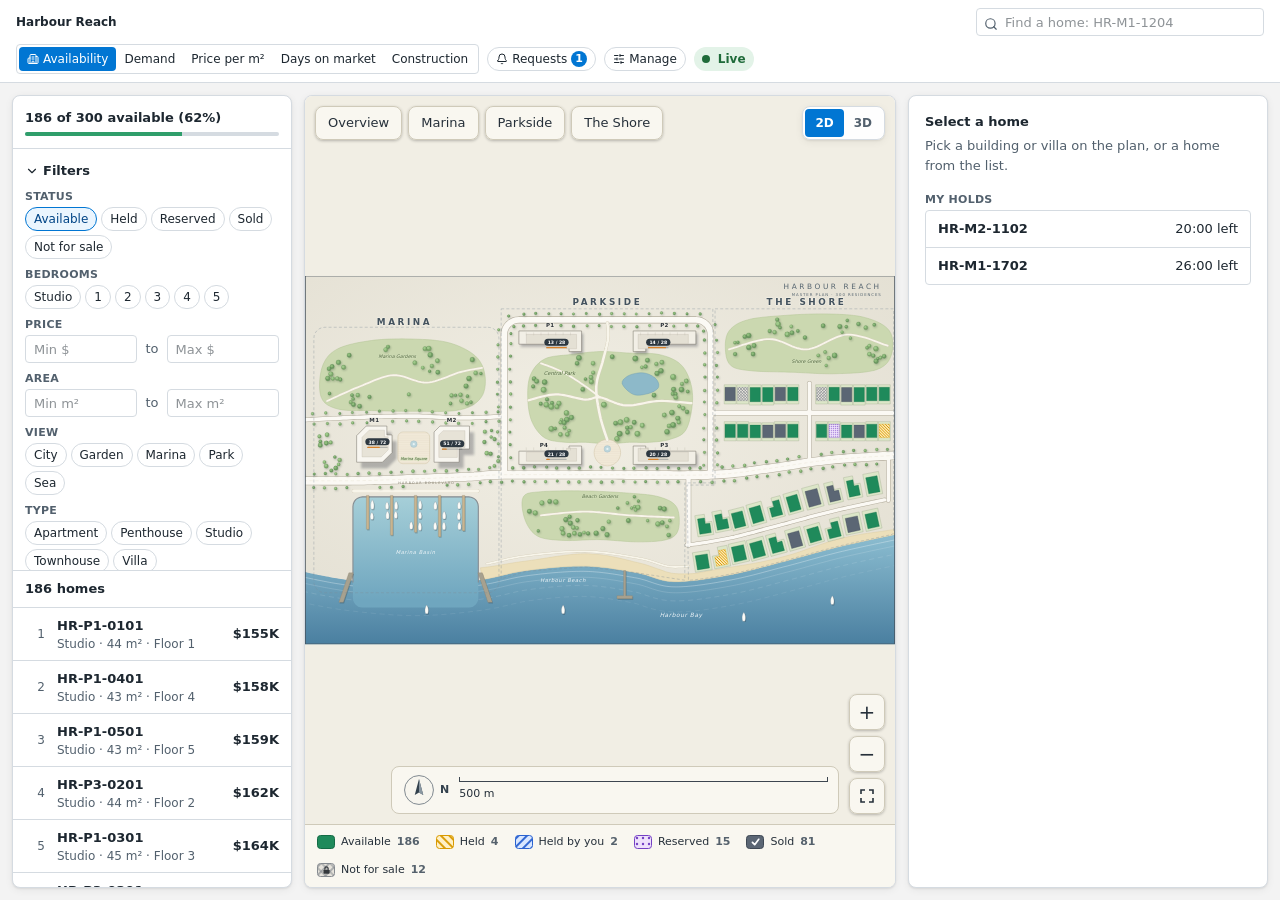
==== index.html @ e797c204 "Publish build f78ccd2 (interim: site look, balanced 3D home)" ====
<!doctype html>
<html lang="en">
  <head>
    <meta charset="UTF-8" />
    <meta http-equiv="Content-Security-Policy" content="default-src 'self'; connect-src 'self' https://*.my.salesforce-sites.com; img-src 'self' data:; style-src 'self' 'unsafe-inline'" />
    <meta name="viewport" content="width=device-width, initial-scale=1" />
    <link rel="icon" href="data:," />
    <title>Harbour Reach master plan</title>
    <script type="module" crossorigin src="./assets/index-C9nMciOB.js"></script>
    <link rel="stylesheet" crossorigin href="./assets/index-C33gfQ51.css">
  </head>
  <body>
    <div id="root"></div>
  </body>
</html>
---- assets/index-C33gfQ51.css ----
.guest-root{--g-brand: #07566d;position:relative;display:flex;flex-direction:column;flex:1;height:100%;min-height:0;min-width:0;background:#eef3f5;color:#1d2730;font-size:16px;line-height:1.35;overflow:hidden;touch-action:manipulation}.guest-root button,.guest-root input,.guest-root textarea{font:inherit}.g-top{display:flex;align-items:center;justify-content:space-between;gap:12px;padding:10px 16px;background:#fff;border-bottom:1px solid #d5dbe1}.g-title{min-width:0}.g-brand{margin:0;font-size:22px;font-weight:700;color:var(--g-brand);line-height:1.1}.g-sub{margin:2px 0 0;font-size:14px;color:#52606d}.g-count{margin:0;text-align:right;font-size:14px;color:#52606d;white-space:nowrap}.g-count b{display:block;font-size:26px;line-height:1;color:#1f6b3a}.g-offline{margin:0;padding:8px 16px;background:#fdf1d6;color:#6b3a00;font-size:14px;font-weight:600}.g-filter-toggle{display:inline-flex;align-items:center;justify-content:center;gap:8px;min-height:44px;margin:8px 16px 0;padding:0 18px;align-self:flex-start;border-radius:999px;border:2px solid #b6c0c9;background:#fff;color:#1d2730;font-weight:600;cursor:pointer}.g-filter-toggle[aria-expanded=true]{border-color:var(--g-brand);color:var(--g-brand)}.g-filters{display:flex;flex-wrap:wrap;align-items:center;gap:8px 20px;padding:8px 16px 10px;background:#fff;border-bottom:1px solid #d5dbe1}#guest-filter-panel[hidden]{display:none}#guest-filter-panel{max-height:52%;overflow-y:auto;flex:none}.g-group{display:flex;flex-wrap:wrap;align-items:center;gap:6px 8px}.g-glabel{font-size:14px;font-weight:700;color:#52606d;min-width:74px}.g-chip{min-height:44px;padding:0 16px;border-radius:999px;border:2px solid #b6c0c9;background:#fff;color:#1d2730;font-weight:600;cursor:pointer;white-space:nowrap}.g-chip[aria-pressed=true]{background:var(--g-brand);border-color:var(--g-brand);color:#fff}.g-chip.g-clear{border-color:transparent;background:#eef3f5;color:var(--g-brand)}.g-chip:focus-visible,.g-btn:focus-visible,.g-filter-toggle:focus-visible,.g-field input:focus-visible,.g-field textarea:focus-visible,.g-consent input:focus-visible{outline:3px solid #1b5fd1;outline-offset:2px}.g-main{position:relative;display:flex;flex-direction:column;flex:1;min-height:0;gap:8px;padding:8px}.g-main[data-wide=true]{flex-direction:row;gap:12px;padding:12px}.g-plan{position:relative;flex:1;min-width:0;min-height:0;overflow:hidden;background:#fff;border-radius:12px;box-shadow:0 1px 4px #0000001f}.g-empty{position:absolute;left:50%;top:12px;transform:translate(-50%);width:max-content;max-width:calc(100% - 24px);padding:10px 18px;border-radius:999px;background:#fdf1d6;color:#6b3a00;font-weight:700;box-shadow:0 2px 8px #0000002e;z-index:5;text-align:center}.g-card{flex:none;display:flex;flex-direction:column;gap:10px;padding:14px 16px 16px;max-height:58%;overflow-y:auto;background:#fff;border-radius:12px;box-shadow:0 1px 4px #0000001f;overscroll-behavior:contain}.g-card[data-wide=true]{width:400px;max-height:none}.g-card[data-form=true][data-wide=false]{position:absolute;inset:8px;z-index:20;max-height:none}.g-card-head{display:flex;align-items:flex-start;justify-content:space-between;gap:12px}.g-card h2{margin:0;font-size:20px;line-height:1.15}.g-card h3{margin:4px 0 0;font-size:17px}.g-code{margin:2px 0 0;font-size:14px;color:#52606d}.g-price{margin:0;font-size:30px;font-weight:700;line-height:1}.g-asof{margin:-4px 0 0;font-size:13px;color:#52606d}.g-facts{display:grid;grid-template-columns:repeat(3,1fr);gap:8px 12px;margin:0}.g-facts dt{font-size:13px;color:#52606d}.g-facts dd{margin:0;font-weight:700;overflow-wrap:anywhere}.g-badge{display:inline-flex;align-self:flex-start;padding:4px 14px;border-radius:999px;font-size:14px;font-weight:700}.g-badge.ok{background:#e3f3e8;color:#1f6b3a}.g-gone{padding:12px 14px;border-radius:12px;background:#fdf1d6;color:#6b3a00}.g-similar{display:flex;flex-direction:column;gap:6px;margin:0;padding:0;list-style:none}.g-similar .g-btn{width:100%;justify-content:space-between}.g-actions{display:flex;flex-wrap:wrap;gap:8px}.g-btn{display:inline-flex;align-items:center;justify-content:center;gap:8px;min-height:44px;min-width:44px;padding:0 18px;border-radius:999px;border:2px solid #b6c0c9;background:#fff;color:#1d2730;font-weight:700;cursor:pointer}.g-btn:active{background:#e7edf1}.g-btn.primary{background:var(--g-brand);border-color:var(--g-brand);color:#fff}.g-btn.primary:active{background:#054152}.g-btn:disabled{opacity:.7;cursor:default}.g-btn.g-icon{padding:0;flex:none}.g-thanks{margin:0;padding:12px 14px;border-radius:12px;background:#e3f3e8;color:#1f6b3a;font-weight:600}.g-shared{margin:0;font-size:14px;color:#52606d;overflow-wrap:anywhere}.g-form{display:flex;flex-direction:column;gap:10px;padding-top:4px;border-top:1px solid #d5dbe1}.g-field{display:flex;flex-direction:column;gap:4px}.g-field label{font-size:14px;font-weight:600}.g-field input,.g-field textarea{min-height:44px;padding:8px 12px;border-radius:8px;border:2px solid #b6c0c9;background:#fff;color:inherit;width:100%;box-sizing:border-box;font-size:16px}.g-field input[aria-invalid=true],.g-field textarea[aria-invalid=true]{border-color:#b3261e}.g-hint{margin:-4px 0 0;font-size:13px;color:#52606d}.g-err{margin:0;font-size:14px;font-weight:600;color:#b3261e}.g-hp{position:absolute;left:-9999px;width:1px;height:1px;opacity:0;pointer-events:none}.g-consent{display:flex;align-items:flex-start;gap:10px;min-height:44px;font-size:14px;cursor:pointer}.g-consent input{flex:none;width:24px;height:24px;margin:10px 0 0}.g-consent span{padding:10px 0}.g-send{align-self:stretch}.guest-root .plan-chip,.guest-root .plan-btn,.guest-root .plan-back{min-height:44px;min-width:44px;font-size:16px;padding:0 14px}.guest-root .plan-ctl .plan-btn{width:44px;height:44px;padding:0;font-size:24px}.guest-root .plan-legend-item{min-height:32px;font-size:14px;padding:4px 10px;pointer-events:none}.guest-root .plan-back kbd{display:none}.guest-root .plan-view-sw{inset:auto auto 52px 8px;padding:3px}.guest-root .plan-view-sw button{min-height:44px;min-width:56px;font-size:16px}.guest-root [data-testid=plan-3d-notice]{inset:auto 8px 108px;font-size:14px}@media(min-width:900px){.g-brand{font-size:28px}.g-top{padding:12px 24px}.g-filters{padding:8px 24px 10px}#guest-filter-panel{max-height:none}}.kiosk-root{--k-text: clamp(20px, 1.5vw, 28px);--k-small: clamp(18px, 1.2vw, 22px);--k-target: clamp(56px, 4.2vw, 76px);--k-brand: #07566d;position:relative;display:flex;flex-direction:column;height:100%;min-height:0;background:#eef3f5;color:#1d2730;font-size:var(--k-text);line-height:1.3;user-select:none;-webkit-user-select:none;touch-action:manipulation}.kiosk-root button{font:inherit}.k-top{display:flex;align-items:center;justify-content:space-between;gap:24px;padding:14px 132px 14px 28px;background:#fff;border-bottom:1px solid #d5dbe1}.k-brand{font-size:clamp(26px,2.2vw,40px);font-weight:700;color:var(--k-brand);margin:0;line-height:1.1}.k-sub{margin:2px 0 0;font-size:var(--k-small);color:#52606d}.k-count{margin:0;text-align:right;font-size:var(--k-small);color:#52606d}.k-count b{display:block;font-size:clamp(30px,2.6vw,48px);line-height:1;color:#1f6b3a}.k-main{display:flex;flex:1;min-height:0;gap:14px;padding:14px}.k-main.k-stack{flex-direction:column}.k-plan{position:relative;flex:1;min-width:0;min-height:0;overflow:hidden;background:#fff;border-radius:12px;box-shadow:0 1px 4px #0000001f}.k-card{flex:none;display:flex;flex-direction:column;gap:14px;padding:20px 22px;width:clamp(360px,27vw,520px);overflow-y:auto;background:#fff;border-radius:12px;box-shadow:0 1px 4px #0000001f}.k-stack .k-card{width:auto;max-height:46%}.k-card-head{display:flex;align-items:flex-start;justify-content:space-between;gap:12px}.k-card h2{margin:0;font-size:clamp(24px,1.9vw,34px);line-height:1.15}.k-code{margin:2px 0 0;font-size:var(--k-small);color:#52606d}.k-price{font-size:clamp(34px,3vw,54px);font-weight:700;line-height:1;margin:0;color:#1d2730}.k-facts{display:grid;grid-template-columns:repeat(3,1fr);gap:12px 16px;margin:0}.k-facts dt{font-size:var(--k-small);color:#52606d}.k-facts dd{margin:0;font-weight:700}.k-badge{display:inline-flex;align-items:center;gap:8px;align-self:flex-start;padding:6px 16px;border-radius:999px;font-size:var(--k-small);font-weight:700}.k-badge.ok{background:#e3f3e8;color:#1f6b3a}.k-badge.no{background:#e8ebee;color:#3f4955}.k-btn{display:inline-flex;align-items:center;justify-content:center;gap:10px;min-height:var(--k-target);min-width:var(--k-target);padding:0 28px;border-radius:999px;border:2px solid #b6c0c9;background:#fff;color:#1d2730;font-weight:700;cursor:pointer}.k-btn:active{background:#e7edf1}.k-btn.primary{background:#07566d;border-color:#07566d;color:#fff}.k-btn.primary:active{background:#054152}.k-btn:disabled{opacity:.7;cursor:default}.k-btn:focus-visible,.k-chip:focus-visible{outline:3px solid #1b5fd1;outline-offset:2px}.k-thanks{margin:0;padding:16px 18px;border-radius:12px;background:#e3f3e8;color:#1f6b3a;font-weight:600}.k-oops{margin:0;padding:16px 18px;border-radius:12px;background:#fdf1d6;color:#6b3a00;font-weight:600}.k-bar{display:flex;flex-wrap:wrap;align-items:center;gap:8px 22px;padding:10px 16px 12px;background:#fff;border-top:1px solid #d5dbe1}.k-group{display:flex;flex-wrap:wrap;align-items:center;gap:8px}.k-glabel{font-size:var(--k-small);font-weight:700;color:#52606d;margin-right:2px}.k-chip{min-height:var(--k-target);padding:0 clamp(14px,1.1vw,22px);border-radius:999px;border:2px solid #b6c0c9;background:#fff;color:#1d2730;font-size:var(--k-text);font-weight:600;cursor:pointer;white-space:nowrap}.k-chip[aria-pressed=true]{background:#07566d;border-color:#07566d;color:#fff}.k-chip.clear{border-color:transparent;background:#eef3f5;color:#07566d;margin-left:auto}.k-empty{position:absolute;left:50%;top:18px;transform:translate(-50%);padding:12px 22px;border-radius:999px;background:#fdf1d6;color:#6b3a00;font-weight:700;box-shadow:0 2px 8px #0000002e;z-index:5}.k-attract{position:absolute;inset:0;z-index:40;display:flex;flex-direction:column;align-items:center;justify-content:flex-end;gap:14px;padding-bottom:6vh;cursor:pointer;border:0;background:linear-gradient(to top,#073240f5,#073240cc,#07324000 70%);color:#fff;width:100%}.k-attract h2{margin:0;font-size:clamp(40px,4.4vw,84px);line-height:1.05;text-align:center}.k-attract p{margin:0;font-size:clamp(22px,1.9vw,36px);text-align:center;opacity:.95}.k-attract .k-cta{margin-top:10px;padding:18px 56px;border-radius:999px;background:#fff;color:#07566d;font-size:clamp(28px,2.6vw,48px);font-weight:800;animation:k-pulse 2.2s ease-in-out infinite}@keyframes k-pulse{0%,to{transform:scale(1);box-shadow:0 0 #ffffff8c}50%{transform:scale(1.04);box-shadow:0 0 0 22px #fff0}}@media(prefers-reduced-motion:reduce){.k-attract .k-cta{animation:none}}.k-rest{position:absolute;inset:0;z-index:60;display:grid;place-items:center;text-align:center;padding:40px;background:#07566d;color:#fff}.k-rest h2{margin:0 0 12px;font-size:clamp(36px,3.4vw,64px)}.k-rest p{margin:0;font-size:clamp(24px,2vw,38px)}.kiosk-root .plan-chip,.kiosk-root .plan-btn,.kiosk-root .plan-back{min-height:56px;min-width:56px;font-size:20px;padding:0 20px}.kiosk-root .plan-ctl .plan-btn{width:56px;height:56px;padding:0;font-size:30px}.kiosk-root .plan-legend-item{min-height:44px;font-size:20px;padding:6px 14px;pointer-events:none}.kiosk-root .plan-legend{gap:8px}.kiosk-root .plan-legend-item b{font-size:20px}.kiosk-root .plan-back kbd{display:none}.k-bar[data-hidden=true]{visibility:hidden}.kiosk-root .plan-view-sw{top:12px;right:12px;padding:4px}.kiosk-root .plan-view-sw button{min-height:56px;min-width:84px;font-size:24px}.kiosk-root [data-testid=plan-3d-notice]{top:88px;font-size:20px}.k-qr{position:absolute;right:28px;bottom:28px;display:flex;flex-direction:column;align-items:center;gap:8px;padding:12px 12px 10px;border-radius:16px;background:#fff;color:#07566d;font-size:var(--k-small);font-weight:700;box-shadow:0 2px 12px #0000004d}.k-qr img{display:block;width:clamp(176px,11vw,240px);height:auto;aspect-ratio:1}.plan-root{--plan-ink: #10202e;--plan-sel: #0a1a2a;--plan-cmp: #c2185b;--plan-focus: #0a6fe0;--plan-glow: #ffb400;--plan-panel: rgba(250, 248, 242, .94);--plan-line: #cfcab9;--plan-text: #26303a;position:relative;width:100%;height:100%;min-height:240px;overflow:hidden;background:#f1eee4;display:flex;flex-direction:column;font-family:Segoe UI,system-ui,Helvetica,Arial,sans-serif;color:var(--plan-text);container-type:inline-size;user-select:none;-webkit-user-select:none}.plan-level-building{background:#f4f2ea}.plan-bar{flex:none;padding:10px 10px 0}.plan-stage{position:relative;flex:1 1 0;min-height:0;overflow:hidden}.plan-svg{position:absolute;inset:0;width:100%;height:100%;display:block;touch-action:none;outline:none;cursor:grab}.plan-svg.is-panning{cursor:grabbing}.plan-static .plan-svg{pointer-events:none;cursor:default}.plan-svg text{font-family:inherit;user-select:none}.scene{animation:plan-in .28s ease-out}@keyframes plan-in{0%{opacity:0}to{opacity:1}}.unit,.bld{outline:none;cursor:pointer}.unit .hit{fill:transparent;stroke:transparent;stroke-width:8;stroke-linejoin:round;pointer-events:all}.hit-pad{fill:transparent;stroke:none;pointer-events:all;width:calc(max(var(--w),var(--min) * var(--upp))*1px);height:calc(max(var(--h),var(--min) * var(--upp))*1px);x:calc((var(--cx) - max(var(--w),var(--min) * var(--upp)) / 2) * 1px);y:calc((var(--cy) - max(var(--h),var(--min) * var(--upp)) / 2) * 1px)}.plot .lot{fill:#dce6c8;stroke:#98a285;stroke-width:.9;stroke-linejoin:round}.plot .body{stroke-width:.9;stroke-linejoin:round;transition:transform .12s;transform-box:fill-box;transform-origin:center}.plot:hover .body{transform:scale(1.12)}.plot:hover .lot{fill:#cfdcb6}.cell .body{stroke-width:.8}.cell:hover .body{stroke:var(--plan-ink);stroke-width:1.4}.cell text{font-weight:700;pointer-events:none}.cell .sub{font-weight:600}.cell .badge{font-weight:800}.unit[data-dim] .lot,.unit[data-dim] .body,.unit[data-dim] .cell-ink{opacity:.25}.unit:focus-visible .body,.unit:focus-visible .lot{stroke:var(--plan-focus);stroke-width:3}.cell:focus-visible .body{stroke:var(--plan-focus);stroke-width:2.6}.unit:focus-visible{filter:drop-shadow(0 0 3px var(--plan-focus))}.bld .bld-body{stroke-width:1.3;stroke-linejoin:round;transition:fill .15s}.bld:hover .bld-body{fill:#fff;stroke:var(--plan-ink);stroke-width:2}.bld:focus-visible .bld-body{stroke:var(--plan-focus);stroke-width:3.5}.bld:focus-visible{filter:drop-shadow(0 0 4px var(--plan-focus))}.sel-ring{fill:none;stroke:var(--plan-sel);stroke-width:2.6;stroke-linejoin:round;pointer-events:none;paint-order:stroke}.plot .sel-ring{stroke-width:3;filter:drop-shadow(0 0 2px #fff)}.cmp-ring{fill:none;stroke:var(--plan-cmp);stroke-width:2.2;stroke-dasharray:5 3;stroke-linejoin:round;pointer-events:none}.glow-ring{fill:none;stroke:var(--plan-glow);stroke-width:3;stroke-linejoin:round;pointer-events:none;animation:plan-glow 1.4s ease-in-out infinite}@keyframes plan-glow{0%,to{stroke-opacity:1;stroke-width:2.4}50%{stroke-opacity:.35;stroke-width:5}}.flash-ring{fill:none;stroke:var(--plan-glow);stroke-width:3;pointer-events:none;transform-box:fill-box;transform-origin:center;animation:plan-flash .9s ease-out forwards}@keyframes plan-flash{0%{transform:scale(1);opacity:1}to{transform:scale(1.9);opacity:0}}.ghost{pointer-events:none;animation:plan-ghost .8s ease-out forwards}@keyframes plan-ghost{0%{opacity:1}to{opacity:0}}.rank circle{fill:#10202e;stroke:#fff;stroke-width:1.2}.rank text{fill:#fff;font-weight:800;text-anchor:middle}.plan-top{position:absolute;top:10px;left:10px;right:10px;display:flex;justify-content:flex-start;pointer-events:none}.plan-top>*{pointer-events:auto}.plan-zones{display:flex;gap:6px;flex-wrap:wrap}.plan-chip,.plan-btn{font:inherit;font-size:13px;color:var(--plan-text);background:var(--plan-panel);border:1px solid var(--plan-line);border-radius:8px;padding:6px 12px;cursor:pointer;box-shadow:0 1px 3px #00000040;user-select:none}.plan-chip:hover,.plan-btn:hover,.plan-legend-item:hover{background:#fff;border-color:#8a96a0}.plan-chip:focus-visible,.plan-btn:focus-visible,.plan-legend-item:focus-visible{outline:2px solid var(--plan-focus);outline-offset:2px}.plan-back{display:inline-flex;gap:8px;align-items:center;font-weight:600}.plan-back kbd{font:inherit;font-size:11px;padding:0 5px;border:1px solid var(--plan-line);border-radius:4px;color:#55616c}.plan-ctl{position:absolute;right:10px;bottom:10px;display:flex;flex-direction:column;gap:6px}.plan-ctl .plan-btn{width:36px;height:36px;padding:0;font-size:20px;line-height:1;display:grid;place-items:center}.plan-furniture{position:absolute;right:56px;bottom:10px;display:flex;align-items:center;gap:10px;padding:6px 10px;background:var(--plan-panel);border-radius:8px;border:1px solid var(--plan-line);pointer-events:none;font-size:11px}.plan-n{margin-left:-6px;font-weight:700;color:#33414d}.plan-scale{display:flex;flex-direction:column;gap:2px}.plan-scale-bar{height:5px;border:1px solid #3d4650;border-top:0;width:80px}.plan-legend{flex:none;display:flex;flex-wrap:wrap;gap:2px 4px;padding:5px 8px;background:var(--plan-panel);border-top:1px solid var(--plan-line)}.plan-legend-item{display:inline-flex;align-items:center;gap:6px;font:inherit;font-size:12px;color:var(--plan-text);background:transparent;border:1px solid transparent;border-radius:6px;padding:3px 7px;cursor:pointer}.plan-legend-item b{font-weight:700;color:#55616c;font-variant-numeric:tabular-nums}.plan-tip{position:absolute;left:0;top:0;pointer-events:none;background:#1e2a35;color:#fff;font-size:12px;padding:4px 8px;border-radius:6px;white-space:nowrap;box-shadow:0 2px 6px #00000059;z-index:3}.plan-tip[hidden]{display:none}@container (max-width: 700px){.plan-legend{padding:4px 6px}.plan-legend-item{padding:2px 5px;font-size:11px}}@container (max-width: 520px){.plan-chip{padding:5px 9px;font-size:12px}.plan-furniture{display:none}}@media(prefers-reduced-motion:reduce){.scene,.glow-ring,.flash-ring,.ghost{animation:none}.glow-ring{stroke-opacity:1}.flash-ring,.ghost{display:none}.plot .body{transition:none}}.wb-root{flex:1 1 0;min-height:0;container-type:size;background:#0d1923;color:#f3f6f8}.wb-frame{--u: max(8px, min(100cqw / 96, 100cqh / 54));--ink: #f3f6f8;--dim: #a9bccb;--panel: #152a3b;--edge: #25405a;--available: #46d79b;--held: #f5be4e;--reserved: #c4a3f7;--sold: #aab6c2;width:100%;height:100%;box-sizing:border-box;display:flex;flex-direction:column;gap:calc(var(--u) * .9);padding:calc(var(--u) * 1) calc(var(--u) * 1.3) calc(var(--u) * 1.1);font-size:calc(var(--u) * 1.1);line-height:1.25}.wb-frame h1,.wb-frame h2,.wb-frame p,.wb-frame ul{margin:0;padding:0}.wb-frame ul{list-style:none}.wb-head{display:flex;align-items:center;justify-content:space-between}.wb-head h1{font-size:calc(var(--u) * 1.9);font-weight:600;letter-spacing:.01em}.wb-head h1 span{margin-left:calc(var(--u) * .8);font-size:calc(var(--u) * 1.3);font-weight:400;color:var(--dim)}.wb-live{display:flex;align-items:center;gap:calc(var(--u) * .6);font-size:calc(var(--u) * 1.3);color:var(--dim)}.wb-live i{width:calc(var(--u) * .7);height:calc(var(--u) * .7);border-radius:50%;background:var(--available);animation:wb-pulse 2.4s ease-in-out infinite}.wb-live b{margin-left:calc(var(--u) * .8);font-size:calc(var(--u) * 1.9);font-weight:600;color:var(--ink)}.wb-live.wb-off{color:var(--held)}.wb-live.wb-off i{background:var(--held);animation:none}.wb-kpis{display:grid;grid-template-columns:repeat(4,1fr);gap:calc(var(--u) * .9)}.wb-kpi{background:var(--panel);border:1px solid var(--edge);border-top:calc(var(--u) * .3) solid var(--accent, var(--edge));border-radius:calc(var(--u) * .5);padding:calc(var(--u) * .7) calc(var(--u) * 1.1) calc(var(--u) * .6);min-width:0}.wb-available{--accent: var(--available)}.wb-held{--accent: var(--held)}.wb-reserved{--accent: var(--reserved)}.wb-value{--accent: var(--ink)}.wb-kpi-label{font-size:calc(var(--u) * 1.2);font-weight:600;letter-spacing:.08em;text-transform:uppercase;color:var(--dim)}.wb-kpi-value{font-size:calc(var(--u) * 5.6);font-weight:700;line-height:1.05;color:var(--accent);white-space:nowrap}.wb-kpi-sub{font-size:calc(var(--u) * 1.1);color:var(--dim);white-space:nowrap;overflow:hidden;text-overflow:ellipsis}.wb-main{flex:1 1 0;min-height:0;display:flex;gap:calc(var(--u) * .9)}.wb-plan{flex:1 1 0;min-width:0;position:relative;overflow:hidden;border-radius:calc(var(--u) * .5);border:1px solid var(--edge);background:#f7f4ec}.wb-side{flex:0 0 31%;min-width:0;display:flex;flex-direction:column;gap:calc(var(--u) * .9)}.wb-panel{background:var(--panel);border:1px solid var(--edge);border-radius:calc(var(--u) * .5);padding:calc(var(--u) * .8) calc(var(--u) * 1.1);min-height:0;overflow:hidden}.wb-panel h2{font-size:calc(var(--u) * 1.3);font-weight:600;letter-spacing:.08em;text-transform:uppercase;color:var(--dim);margin-bottom:calc(var(--u) * .5)}.wb-panel h2 span{margin-left:calc(var(--u) * .5);font-weight:400;letter-spacing:.02em;text-transform:none}.wb-empty{font-size:calc(var(--u) * 1.5);color:var(--dim);padding:calc(var(--u) * .6) 0}.wb-more{font-size:calc(var(--u) * 1.1);color:var(--dim)}.wb-ending{flex:0 0 auto}.wb-ending li{display:flex;align-items:baseline;gap:calc(var(--u) * .8);padding:calc(var(--u) * .25) 0;border-bottom:1px solid var(--edge)}.wb-ending li:last-child{border-bottom:0}.wb-code{font-size:calc(var(--u) * 1.6);font-weight:700}.wb-holder{flex:1;min-width:0;font-size:calc(var(--u) * 1.2);color:var(--dim);white-space:nowrap;overflow:hidden;text-overflow:ellipsis}.wb-left{font-size:calc(var(--u) * 2.2);font-weight:700;color:var(--held)}.wb-urgent .wb-left{color:#ff8f7a}.wb-ticker{flex:1 1 0;display:flex;flex-direction:column}.wb-ticker ul{flex:1;min-height:0;overflow:hidden}.wb-ticker li{display:flex;align-items:baseline;gap:calc(var(--u) * .7);padding:calc(var(--u) * .42) 0;border-bottom:1px solid var(--edge);animation:wb-in .7s ease-out}.wb-dot{flex:0 0 auto;width:calc(var(--u) * .7);height:calc(var(--u) * .7);border-radius:50%;background:var(--sold);align-self:center}.wb-tone-available .wb-dot{background:var(--available)}.wb-tone-held .wb-dot{background:var(--held)}.wb-tone-reserved .wb-dot{background:var(--reserved)}.wb-line{flex:1;min-width:0;font-size:calc(var(--u) * 1.5);overflow-wrap:anywhere}.wb-line b{font-weight:700}.wb-time{flex:0 0 auto;font-size:calc(var(--u) * 1.15);color:var(--dim)}body:has(.wb-root) [aria-live=polite]>div{display:none}@keyframes wb-in{0%{opacity:0;transform:translateY(calc(var(--u) * -.6))}to{opacity:1;transform:none}}@keyframes wb-pulse{0%,to{opacity:1}50%{opacity:.35}}@media(prefers-reduced-motion:reduce){.wb-live i,.wb-ticker li{animation:none}}.wb-plan{display:flex;flex-direction:column}.wb-plan-view{flex:1 1 0;min-height:0;position:relative}.wb-plan-view>*{position:absolute;inset:0}.wb-legend{display:flex;flex-wrap:wrap;gap:calc(var(--u) * .4) calc(var(--u) * 1.6);padding:calc(var(--u) * .6) calc(var(--u) * 1) calc(var(--u) * .6);background:#101f2b;border-top:1px solid var(--edge);font-size:calc(var(--u) * 1.25);color:var(--dim)}.wb-legend li{display:flex;align-items:center;gap:calc(var(--u) * .5)}.wb-legend b{color:var(--ink);font-size:calc(var(--u) * 1.4)}.wb-sw{width:calc(var(--u) * 1.1);height:calc(var(--u) * 1.1);border-radius:3px;background:#1f8a5b;border:1px solid rgb(255 255 255 / .25)}.wb-sw-held{background:repeating-linear-gradient(45deg,#fff0c6 0 3px,#d99a00 3px 5px)}.wb-sw-reserved{background:radial-gradient(#7440c4 1.2px,#eee1fb 1.6px) 0 0 / 5px 5px}.wb-sw-sold{background:#5b6674}.wb-sw-off-sale{background:#e6e3dc}@layer properties{@supports (((-webkit-hyphens:none)) and (not (margin-trim:block))) or ((-moz-orient:inline) and (not (color:rgb(from red r g b)))){*,:before,:after,::backdrop{--tw-rotate-x:initial;--tw-rotate-y:initial;--tw-rotate-z:initial;--tw-skew-x:initial;--tw-skew-y:initial;--tw-divide-y-reverse:0;--tw-border-style:solid;--tw-font-weight:initial;--tw-shadow:0 0 #0000;--tw-shadow-color:initial;--tw-shadow-alpha:100%;--tw-inset-shadow:0 0 #0000;--tw-inset-shadow-color:initial;--tw-inset-shadow-alpha:100%;--tw-ring-color:initial;--tw-ring-shadow:0 0 #0000;--tw-inset-ring-color:initial;--tw-inset-ring-shadow:0 0 #0000;--tw-ring-inset:initial;--tw-ring-offset-width:0px;--tw-ring-offset-color:#fff;--tw-ring-offset-shadow:0 0 #0000;--tw-outline-style:solid;--tw-blur:initial;--tw-brightness:initial;--tw-contrast:initial;--tw-grayscale:initial;--tw-hue-rotate:initial;--tw-invert:initial;--tw-opacity:initial;--tw-saturate:initial;--tw-sepia:initial;--tw-drop-shadow:initial;--tw-drop-shadow-color:initial;--tw-drop-shadow-alpha:100%;--tw-drop-shadow-size:initial;--tw-tracking:initial}}}@layer theme{:root,:host{--font-sans:"Segoe UI", system-ui, -apple-system, Helvetica, Arial, sans-serif;--font-mono:ui-monospace, SFMono-Regular, Menlo, Monaco, Consolas, "Liberation Mono", "Courier New", monospace;--color-black:#000;--color-white:#fff;--spacing:.25rem;--container-sm:24rem;--text-xs:11px;--text-xs--line-height:16px;--text-sm:12px;--text-sm--line-height:16px;--text-base:13px;--text-base--line-height:20px;--text-lg:16px;--text-lg--line-height:24px;--text-xl:20px;--text-xl--line-height:28px;--font-weight-normal:400;--font-weight-medium:500;--font-weight-semibold:600;--font-weight-bold:700;--tracking-wide:.025em;--radius-sm:4px;--radius-md:8px;--animate-spin:spin 1s linear infinite;--default-font-family:var(--font-sans);--default-mono-font-family:var(--font-mono);--color-ink:#1d2730;--color-ink-soft:#52606d;--color-surface:#fff;--color-surface-alt:#f3f5f7;--color-line:#d5dbe1;--color-focus:#1b5fd1;--color-st-available:#2f9e6b;--color-st-held:#e0a21b;--color-warn:#8f4a00;--color-danger:#c0392b;--color-primary:#0176d3;--color-primary-strong:#014486;--color-primary-soft:#eaf5fe;--color-amber-soft:#fdf1d6;--color-danger-soft:#fdecea;--color-ok:#1f6b3a;--color-ok-soft:#e3f3e8;--color-chrome:#f3f3f3;--shadow-pop:0 4px 16px #00000029}}@layer base{*,:after,:before,::backdrop{box-sizing:border-box;border:0 solid;margin:0;padding:0}::file-selector-button{box-sizing:border-box;border:0 solid;margin:0;padding:0}html,:host{-webkit-text-size-adjust:100%;tab-size:4;line-height:1.5;font-family:var(--default-font-family,-apple-system, BlinkMacSystemFont, "Segoe UI", Roboto, "Helvetica Neue", "Noto Sans", Arial, sans-serif, "Apple Color Emoji", "Segoe UI Emoji", "Segoe UI Symbol", "Noto Color Emoji");font-feature-settings:var(--default-font-feature-settings,normal);font-variation-settings:var(--default-font-variation-settings,normal);-webkit-tap-highlight-color:transparent}hr{height:0;color:inherit;border-top-width:1px}abbr:where([title]){-webkit-text-decoration:underline dotted;text-decoration:underline dotted}h1,h2,h3,h4,h5,h6{font-size:inherit;font-weight:inherit}a{color:inherit;-webkit-text-decoration:inherit;text-decoration:inherit}b,strong{font-weight:bolder}code,kbd,samp,pre{font-family:var(--default-mono-font-family,ui-monospace, SFMono-Regular, Menlo, Monaco, Consolas, "Liberation Mono", "Courier New", monospace);font-feature-settings:var(--default-mono-font-feature-settings,normal);font-variation-settings:var(--default-mono-font-variation-settings,normal);font-size:1em}small{font-size:80%}sub,sup{vertical-align:baseline;font-size:75%;line-height:0;position:relative}sub{bottom:-.25em}sup{top:-.5em}table{text-indent:0;border-color:inherit;border-collapse:collapse}:-moz-focusring:where(:not(iframe)){outline:auto}progress{vertical-align:baseline}summary{display:list-item}ol,ul,menu{list-style:none}img,svg,video,canvas,audio,iframe,embed,object{vertical-align:middle;display:block}img,video{max-width:100%;height:auto}button,input,select,optgroup,textarea{font:inherit;font-feature-settings:inherit;font-variation-settings:inherit;letter-spacing:inherit;color:inherit;opacity:1;background-color:#0000;border-radius:0}::file-selector-button{font:inherit;font-feature-settings:inherit;font-variation-settings:inherit;letter-spacing:inherit;color:inherit;opacity:1;background-color:#0000;border-radius:0}:where(select:is([multiple],[size])) optgroup{font-weight:bolder}:where(select:is([multiple],[size])) optgroup option{padding-inline-start:20px}::file-selector-button{margin-inline-end:4px}::placeholder{opacity:1}@supports (not ((-webkit-appearance:-apple-pay-button))) or (contain-intrinsic-size:1px){::placeholder{color:currentColor}@supports (color:color-mix(in lab,red,red)){::placeholder{color:color-mix(in oklab,currentcolor 50%,transparent)}}}textarea{resize:vertical}::-webkit-search-decoration{-webkit-appearance:none}::-webkit-date-and-time-value{min-height:1lh;text-align:inherit}::-webkit-datetime-edit{display:inline-flex}::-webkit-datetime-edit-fields-wrapper{padding:0}::-webkit-datetime-edit{padding-block:0}::-webkit-datetime-edit-year-field{padding-block:0}::-webkit-datetime-edit-month-field{padding-block:0}::-webkit-datetime-edit-day-field{padding-block:0}::-webkit-datetime-edit-hour-field{padding-block:0}::-webkit-datetime-edit-minute-field{padding-block:0}::-webkit-datetime-edit-second-field{padding-block:0}::-webkit-datetime-edit-millisecond-field{padding-block:0}::-webkit-datetime-edit-meridiem-field{padding-block:0}::-webkit-calendar-picker-indicator{line-height:1}:-moz-ui-invalid{box-shadow:none}button,input:where([type=button],[type=reset],[type=submit]){appearance:button}::file-selector-button{appearance:button}::-webkit-inner-spin-button{height:auto}::-webkit-outer-spin-button{height:auto}[hidden]:where(:not([hidden=until-found])){display:none!important}}@layer components{.btn{height:calc(var(--spacing) * 8);cursor:pointer;justify-content:center;align-items:center;gap:calc(var(--spacing) * 2);border-radius:var(--radius-sm);border-style:var(--tw-border-style);border-width:1px;border-color:var(--color-line);background-color:var(--color-surface);padding-inline:calc(var(--spacing) * 3);--tw-font-weight:var(--font-weight-medium);font-weight:var(--font-weight-medium);color:var(--color-ink);display:inline-flex}.btn:hover:not(:disabled){background-color:var(--color-surface-alt)}.btn:disabled{cursor:not-allowed;opacity:.55}.btn-primary{border-color:var(--color-primary);background-color:var(--color-primary);color:var(--color-white)}.btn-primary:hover:not(:disabled){border-color:var(--color-primary-strong);background-color:var(--color-primary-strong)}.btn-sm{height:calc(var(--spacing) * 6);padding-inline:calc(var(--spacing) * 2);font-size:var(--text-sm);line-height:var(--tw-leading,var(--text-sm--line-height))}.link{cursor:pointer;border-style:var(--tw-border-style);--tw-font-weight:var(--font-weight-medium);font-weight:var(--font-weight-medium);color:var(--color-primary);background-color:#0000;border-width:0;padding:0;text-decoration-line:underline}.chip{height:calc(var(--spacing) * 6);cursor:pointer;align-items:center;gap:var(--spacing);border-style:var(--tw-border-style);border-width:1px;border-color:var(--color-line);background-color:var(--color-surface);padding-inline:calc(var(--spacing) * 2);font-size:var(--text-sm);line-height:var(--tw-leading,var(--text-sm--line-height));white-space:nowrap;color:var(--color-ink);border-radius:2147483647px;display:inline-flex}.chip:hover{background-color:var(--color-surface-alt)}.chip[aria-pressed=true],.chip.on{border-color:var(--color-primary);background-color:var(--color-primary-soft);color:var(--color-primary-strong)}.field{height:calc(var(--spacing) * 7);border-radius:var(--radius-sm);border-style:var(--tw-border-style);border-width:1px;border-color:var(--color-line);background-color:var(--color-surface);width:100%;min-width:0;padding-inline:calc(var(--spacing) * 2);color:var(--color-ink)}.label{margin-bottom:calc(var(--spacing) * .5);font-size:var(--text-xs);line-height:var(--tw-leading,var(--text-xs--line-height));--tw-font-weight:var(--font-weight-semibold);font-weight:var(--font-weight-semibold);--tw-tracking:var(--tracking-wide);letter-spacing:var(--tracking-wide);color:var(--color-ink-soft);text-transform:uppercase;display:block}.panel{border-radius:var(--radius-md);border-style:var(--tw-border-style);border-width:1px;border-color:var(--color-line);background-color:var(--color-surface);--tw-shadow:0 1px 2px var(--tw-shadow-color,#00000014), 0 2px 8px var(--tw-shadow-color,#0000000f);box-shadow:var(--tw-inset-shadow),var(--tw-inset-ring-shadow),var(--tw-ring-offset-shadow),var(--tw-ring-shadow),var(--tw-shadow)}}@layer utilities{.pointer-events-auto{pointer-events:auto}.pointer-events-none{pointer-events:none}.invisible{visibility:hidden}.visible{visibility:visible}.sr-only{clip-path:inset(50%);white-space:nowrap;border-width:0;width:1px;height:1px;margin:-1px;padding:0;position:absolute;overflow:hidden}.absolute{position:absolute}.fixed{position:fixed}.relative{position:relative}.static{position:static}.sticky{position:sticky}.top-0{top:0}.top-2\.5{top:calc(var(--spacing) * 2.5)}.top-9{top:calc(var(--spacing) * 9)}.top-12{top:calc(var(--spacing) * 12)}.top-14{top:calc(var(--spacing) * 14)}.top-\[9px\]{top:9px}.right-0{right:0}.right-2\.5{right:calc(var(--spacing) * 2.5)}.right-4{right:calc(var(--spacing) * 4)}.left-0{left:0}.left-2{left:calc(var(--spacing) * 2)}.z-10{z-index:10}.z-30{z-index:30}.z-50{z-index:50}.order-3{order:3}.container{width:100%}@media(min-width:40rem){.container{max-width:40rem}}@media(min-width:48rem){.container{max-width:48rem}}@media(min-width:64rem){.container{max-width:64rem}}@media(min-width:80rem){.container{max-width:80rem}}@media(min-width:96rem){.container{max-width:96rem}}.m-0{margin:0}.mt-0\.5{margin-top:calc(var(--spacing) * .5)}.mt-1{margin-top:var(--spacing)}.mt-2{margin-top:calc(var(--spacing) * 2)}.mt-3{margin-top:calc(var(--spacing) * 3)}.mt-\[3px\]{margin-top:3px}.-mr-1{margin-right:calc(var(--spacing) * -1)}.mr-1{margin-right:var(--spacing)}.mr-3{margin-right:calc(var(--spacing) * 3)}.\!mb-0{margin-bottom:0!important}.mb-1{margin-bottom:var(--spacing)}.mb-4{margin-bottom:calc(var(--spacing) * 4)}.ml-2{margin-left:calc(var(--spacing) * 2)}.block{display:block}.flex{display:flex}.grid{display:grid}.hidden{display:none}.inline{display:inline}.inline-block{display:inline-block}.inline-flex{display:inline-flex}.table{display:table}.\!h-6{height:calc(var(--spacing) * 6)!important}.h-1{height:var(--spacing)}.h-2{height:calc(var(--spacing) * 2)}.h-3{height:calc(var(--spacing) * 3)}.h-5{height:calc(var(--spacing) * 5)}.h-6{height:calc(var(--spacing) * 6)}.h-7{height:calc(var(--spacing) * 7)}.h-full{height:100%}.max-h-56{max-height:calc(var(--spacing) * 56)}.max-h-80{max-height:calc(var(--spacing) * 80)}.max-h-\[38\%\]{max-height:38%}.max-h-\[44\%\]{max-height:44%}.max-h-\[60\%\]{max-height:60%}.max-h-\[calc\(100vh-24px\)\]{max-height:calc(100vh - 24px)}.min-h-0{min-height:0}.min-h-6{min-height:calc(var(--spacing) * 6)}.\!w-16{width:calc(var(--spacing) * 16)!important}.\!w-64{width:calc(var(--spacing) * 64)!important}.\!w-auto{width:auto!important}.w-2{width:calc(var(--spacing) * 2)}.w-4{width:calc(var(--spacing) * 4)}.w-5{width:calc(var(--spacing) * 5)}.w-6{width:calc(var(--spacing) * 6)}.w-7{width:calc(var(--spacing) * 7)}.w-24{width:calc(var(--spacing) * 24)}.w-28{width:calc(var(--spacing) * 28)}.w-32{width:calc(var(--spacing) * 32)}.w-52{width:calc(var(--spacing) * 52)}.w-56{width:calc(var(--spacing) * 56)}.w-72{width:calc(var(--spacing) * 72)}.w-80{width:calc(var(--spacing) * 80)}.w-\[280px\]{width:280px}.w-\[300px\]{width:300px}.w-\[340px\]{width:340px}.w-\[360px\]{width:360px}.w-\[min\(24rem\,calc\(100vw-2rem\)\)\]{width:min(24rem,100vw - 2rem)}.w-\[min\(300px\,calc\(100vw-16px\)\)\]{width:min(300px,100vw - 16px)}.w-\[min\(340px\,calc\(100vw-32px\)\)\]{width:min(340px,100vw - 32px)}.w-full{width:100%}.max-w-full{max-width:100%}.max-w-sm{max-width:var(--container-sm)}.min-w-0{min-width:0}.min-w-4{min-width:calc(var(--spacing) * 4)}.min-w-9{min-width:calc(var(--spacing) * 9)}.flex-1{flex:1}.shrink-0{flex-shrink:0}.grow{flex-grow:1}.basis-48{flex-basis:calc(var(--spacing) * 48)}.basis-60{flex-basis:calc(var(--spacing) * 60)}.border-collapse{border-collapse:collapse}.-rotate-90{rotate:-90deg}.transform{transform:var(--tw-rotate-x, ) var(--tw-rotate-y, ) var(--tw-rotate-z, ) var(--tw-skew-x, ) var(--tw-skew-y, )}.animate-spin{animation:var(--animate-spin)}.cursor-default{cursor:default}.cursor-pointer{cursor:pointer}.resize{resize:both}.list-none{list-style-type:none}.grid-cols-2{grid-template-columns:repeat(2,minmax(0,1fr))}.grid-cols-3{grid-template-columns:repeat(3,minmax(0,1fr))}.flex-col{flex-direction:column}.flex-wrap{flex-wrap:wrap}.place-items-center{place-items:center}.items-baseline{align-items:baseline}.items-center{align-items:center}.items-end{align-items:flex-end}.items-start{align-items:flex-start}.justify-between{justify-content:space-between}.justify-end{justify-content:flex-end}.gap-1{gap:var(--spacing)}.gap-2{gap:calc(var(--spacing) * 2)}.gap-3{gap:calc(var(--spacing) * 3)}.gap-4{gap:calc(var(--spacing) * 4)}.gap-x-3{column-gap:calc(var(--spacing) * 3)}.gap-x-4{column-gap:calc(var(--spacing) * 4)}.gap-y-1{row-gap:var(--spacing)}.gap-y-2{row-gap:calc(var(--spacing) * 2)}.gap-y-3{row-gap:calc(var(--spacing) * 3)}:where(.divide-y>:not(:last-child)){--tw-divide-y-reverse:0;border-bottom-style:var(--tw-border-style);border-top-style:var(--tw-border-style);border-top-width:calc(1px * var(--tw-divide-y-reverse));border-bottom-width:calc(1px * calc(1 - var(--tw-divide-y-reverse)))}:where(.divide-line>:not(:last-child)){border-color:var(--color-line)}.self-start{align-self:flex-start}.truncate{text-overflow:ellipsis;white-space:nowrap;overflow:hidden}.overflow-auto{overflow:auto}.overflow-hidden{overflow:hidden}.overflow-x-auto{overflow-x:auto}.overflow-y-auto{overflow-y:auto}.\!rounded-sm{border-radius:var(--radius-sm)!important}.rounded{border-radius:.25rem}.rounded-\[2px\]{border-radius:2px}.rounded-\[3px\]{border-radius:3px}.rounded-full{border-radius:2147483647px}.rounded-md{border-radius:var(--radius-md)}.rounded-sm{border-radius:var(--radius-sm)}.\!border-0{border-style:var(--tw-border-style)!important;border-width:0!important}.border{border-style:var(--tw-border-style);border-width:1px}.border-0{border-style:var(--tw-border-style);border-width:0}.border-t{border-top-style:var(--tw-border-style);border-top-width:1px}.border-b{border-bottom-style:var(--tw-border-style);border-bottom-width:1px}.border-black\/20{border-color:#0003}@supports (color:color-mix(in lab,red,red)){.border-black\/20{border-color:color-mix(in oklab,var(--color-black) 20%,transparent)}}.border-danger{border-color:var(--color-danger)}.border-line{border-color:var(--color-line)}.border-primary{border-color:var(--color-primary)}.bg-\[\#10202e\]{background-color:#10202e}.bg-\[\#e8ebee\]{background-color:#e8ebee}.bg-\[\#eceae4\]{background-color:#eceae4}.bg-\[\#f1e8fb\]{background-color:#f1e8fb}.bg-amber-soft{background-color:var(--color-amber-soft)}.bg-chrome{background-color:var(--color-chrome)}.bg-danger{background-color:var(--color-danger)}.bg-danger-soft{background-color:var(--color-danger-soft)}.bg-ink-soft{background-color:var(--color-ink-soft)}.bg-line{background-color:var(--color-line)}.bg-ok{background-color:var(--color-ok)}.bg-ok-soft{background-color:var(--color-ok-soft)}.bg-primary{background-color:var(--color-primary)}.bg-primary-soft{background-color:var(--color-primary-soft)}.bg-st-available{background-color:var(--color-st-available)}.bg-st-held{background-color:var(--color-st-held)}.bg-surface{background-color:var(--color-surface)}.bg-surface-alt{background-color:var(--color-surface-alt)}.bg-surface\/95{background-color:#fffffff2}@supports (color:color-mix(in lab,red,red)){.bg-surface\/95{background-color:color-mix(in oklab,var(--color-surface) 95%,transparent)}}.bg-transparent{background-color:#0000}.bg-warn{background-color:var(--color-warn)}.p-0{padding:0}.p-0\.5{padding:calc(var(--spacing) * .5)}.p-2{padding:calc(var(--spacing) * 2)}.p-3{padding:calc(var(--spacing) * 3)}.p-4{padding:calc(var(--spacing) * 4)}.p-5{padding:calc(var(--spacing) * 5)}.p-6{padding:calc(var(--spacing) * 6)}.\!px-1{padding-inline:var(--spacing)!important}.px-1{padding-inline:var(--spacing)}.px-2{padding-inline:calc(var(--spacing) * 2)}.px-2\.5{padding-inline:calc(var(--spacing) * 2.5)}.px-3{padding-inline:calc(var(--spacing) * 3)}.px-4{padding-inline:calc(var(--spacing) * 4)}.px-5{padding-inline:calc(var(--spacing) * 5)}.py-1{padding-block:var(--spacing)}.py-2{padding-block:calc(var(--spacing) * 2)}.py-3{padding-block:calc(var(--spacing) * 3)}.py-4{padding-block:calc(var(--spacing) * 4)}.pr-3{padding-right:calc(var(--spacing) * 3)}.pb-1{padding-bottom:var(--spacing)}.pl-7{padding-left:calc(var(--spacing) * 7)}.text-center{text-align:center}.text-left{text-align:left}.text-right{text-align:right}.align-top{vertical-align:top}.text-base{font-size:var(--text-base);line-height:var(--tw-leading,var(--text-base--line-height))}.text-lg{font-size:var(--text-lg);line-height:var(--tw-leading,var(--text-lg--line-height))}.text-sm{font-size:var(--text-sm);line-height:var(--tw-leading,var(--text-sm--line-height))}.text-xl{font-size:var(--text-xl);line-height:var(--tw-leading,var(--text-xl--line-height))}.text-xs{font-size:var(--text-xs);line-height:var(--tw-leading,var(--text-xs--line-height))}.font-bold{--tw-font-weight:var(--font-weight-bold);font-weight:var(--font-weight-bold)}.font-medium{--tw-font-weight:var(--font-weight-medium);font-weight:var(--font-weight-medium)}.font-normal{--tw-font-weight:var(--font-weight-normal);font-weight:var(--font-weight-normal)}.font-semibold{--tw-font-weight:var(--font-weight-semibold);font-weight:var(--font-weight-semibold)}.text-\[\#3f4955\]{color:#3f4955}.text-\[\#4a4d50\]{color:#4a4d50}.text-\[\#5a2f9a\]{color:#5a2f9a}.text-danger{color:var(--color-danger)}.text-inherit{color:inherit}.text-ink{color:var(--color-ink)}.text-ink-soft{color:var(--color-ink-soft)}.text-ok{color:var(--color-ok)}.text-primary{color:var(--color-primary)}.text-primary-strong{color:var(--color-primary-strong)}.text-warn{color:var(--color-warn)}.text-white{color:var(--color-white)}.italic{font-style:italic}.shadow{--tw-shadow:0 1px 3px 0 var(--tw-shadow-color,#0000001a), 0 1px 2px -1px var(--tw-shadow-color,#0000001a);box-shadow:var(--tw-inset-shadow),var(--tw-inset-ring-shadow),var(--tw-ring-offset-shadow),var(--tw-ring-shadow),var(--tw-shadow)}.shadow-panel{--tw-shadow:0 1px 2px var(--tw-shadow-color,#00000014), 0 2px 8px var(--tw-shadow-color,#0000000f);box-shadow:var(--tw-inset-shadow),var(--tw-inset-ring-shadow),var(--tw-ring-offset-shadow),var(--tw-ring-shadow),var(--tw-shadow)}.shadow-pop{--tw-shadow:0 4px 16px var(--tw-shadow-color,#00000029);box-shadow:var(--tw-inset-shadow),var(--tw-inset-ring-shadow),var(--tw-ring-offset-shadow),var(--tw-ring-shadow),var(--tw-shadow)}.ring{--tw-ring-shadow:var(--tw-ring-inset, ) 0 0 0 calc(1px + var(--tw-ring-offset-width)) var(--tw-ring-color,currentcolor);box-shadow:var(--tw-inset-shadow),var(--tw-inset-ring-shadow),var(--tw-ring-offset-shadow),var(--tw-ring-shadow),var(--tw-shadow)}.outline{outline-style:var(--tw-outline-style);outline-width:1px}.blur{--tw-blur:blur(8px);filter:var(--tw-blur, ) var(--tw-brightness, ) var(--tw-contrast, ) var(--tw-grayscale, ) var(--tw-hue-rotate, ) var(--tw-invert, ) var(--tw-saturate, ) var(--tw-sepia, ) var(--tw-drop-shadow, )}.filter{filter:var(--tw-blur, ) var(--tw-brightness, ) var(--tw-contrast, ) var(--tw-grayscale, ) var(--tw-hue-rotate, ) var(--tw-invert, ) var(--tw-saturate, ) var(--tw-sepia, ) var(--tw-drop-shadow, )}.select-all{-webkit-user-select:all;user-select:all}.\[contain-intrinsic-size\:auto_48px\]{contain-intrinsic-size:auto 48px}.\[content-visibility\:auto\]{content-visibility:auto}@media(hover:hover){.hover\:bg-surface-alt:hover{background-color:var(--color-surface-alt)}.hover\:text-ink:hover{color:var(--color-ink)}.hover\:underline:hover{text-decoration-line:underline}}.focus\:not-sr-only:focus{clip-path:none;white-space:normal;width:auto;height:auto;margin:0;padding:0;position:static;overflow:visible}.focus\:absolute:focus{position:absolute}.focus\:top-2:focus{top:calc(var(--spacing) * 2)}.focus\:left-2:focus{left:calc(var(--spacing) * 2)}.focus\:z-50:focus{z-index:50}.focus\:rounded-sm:focus{border-radius:var(--radius-sm)}.focus\:bg-surface:focus{background-color:var(--color-surface)}.focus\:px-3:focus{padding-inline:calc(var(--spacing) * 3)}.focus\:py-2:focus{padding-block:calc(var(--spacing) * 2)}.focus\:font-semibold:focus{--tw-font-weight:var(--font-weight-semibold);font-weight:var(--font-weight-semibold)}.focus\:text-primary-strong:focus{color:var(--color-primary-strong)}.focus\:shadow-lg:focus{--tw-shadow:0 10px 15px -3px var(--tw-shadow-color,#0000001a), 0 4px 6px -4px var(--tw-shadow-color,#0000001a);box-shadow:var(--tw-inset-shadow),var(--tw-inset-ring-shadow),var(--tw-ring-offset-shadow),var(--tw-ring-shadow),var(--tw-shadow)}.aria-pressed\:bg-primary[aria-pressed=true]{background-color:var(--color-primary)}.aria-pressed\:text-white[aria-pressed=true]{color:var(--color-white)}}:root{color-scheme:light;--ring:2px solid var(--color-focus)}html,body,#root{height:100%;margin:0}body{font-family:var(--font-sans);color:var(--color-ink);background:var(--color-chrome);font-size:13px;line-height:20px;overflow:hidden}:focus-visible{outline:var(--ring);outline-offset:2px}.tnum{font-variant-numeric:tabular-nums}dialog.modal{border-radius:var(--radius-md);box-shadow:var(--shadow-pop);max-width:min(420px,100vw - 32px);color:var(--color-ink);border:0;margin:auto;padding:0}dialog.modal::backdrop{background:#18181873}[popover]{border:1px solid var(--color-line);border-radius:var(--radius-md);background:var(--color-surface);color:var(--color-ink);box-shadow:var(--shadow-pop);margin:0;padding:12px;inset:auto}@keyframes sheet-in{0%{opacity:0;transform:translateY(24px)}}@keyframes drawer-in{0%{opacity:0;transform:translate(24px)}}@keyframes toast-in{0%{opacity:0;transform:translateY(8px)}}.anim-sheet{animation:.16s ease-out sheet-in}.anim-drawer{animation:.16s ease-out drawer-in}.anim-toast{animation:.16s ease-out toast-in}@media(prefers-reduced-motion:reduce){*,:before,:after{transition-duration:.01ms!important;animation-duration:.01ms!important}}@property --tw-rotate-x{syntax:"*";inherits:false}@property --tw-rotate-y{syntax:"*";inherits:false}@property --tw-rotate-z{syntax:"*";inherits:false}@property --tw-skew-x{syntax:"*";inherits:false}@property --tw-skew-y{syntax:"*";inherits:false}@property --tw-divide-y-reverse{syntax:"*";inherits:false;initial-value:0}@property --tw-border-style{syntax:"*";inherits:false;initial-value:solid}@property --tw-font-weight{syntax:"*";inherits:false}@property --tw-shadow{syntax:"*";inherits:false;initial-value:0 0 #0000}@property --tw-shadow-color{syntax:"*";inherits:false}@property --tw-shadow-alpha{syntax:"<percentage>";inherits:false;initial-value:100%}@property --tw-inset-shadow{syntax:"*";inherits:false;initial-value:0 0 #0000}@property --tw-inset-shadow-color{syntax:"*";inherits:false}@property --tw-inset-shadow-alpha{syntax:"<percentage>";inherits:false;initial-value:100%}@property --tw-ring-color{syntax:"*";inherits:false}@property --tw-ring-shadow{syntax:"*";inherits:false;initial-value:0 0 #0000}@property --tw-inset-ring-color{syntax:"*";inherits:false}@property --tw-inset-ring-shadow{syntax:"*";inherits:false;initial-value:0 0 #0000}@property --tw-ring-inset{syntax:"*";inherits:false}@property --tw-ring-offset-width{syntax:"<length>";inherits:false;initial-value:0}@property --tw-ring-offset-color{syntax:"*";inherits:false;initial-value:#fff}@property --tw-ring-offset-shadow{syntax:"*";inherits:false;initial-value:0 0 #0000}@property --tw-outline-style{syntax:"*";inherits:false;initial-value:solid}@property --tw-blur{syntax:"*";inherits:false}@property --tw-brightness{syntax:"*";inherits:false}@property --tw-contrast{syntax:"*";inherits:false}@property --tw-grayscale{syntax:"*";inherits:false}@property --tw-hue-rotate{syntax:"*";inherits:false}@property --tw-invert{syntax:"*";inherits:false}@property --tw-opacity{syntax:"*";inherits:false}@property --tw-saturate{syntax:"*";inherits:false}@property --tw-sepia{syntax:"*";inherits:false}@property --tw-drop-shadow{syntax:"*";inherits:false}@property --tw-drop-shadow-color{syntax:"*";inherits:false}@property --tw-drop-shadow-alpha{syntax:"<percentage>";inherits:false;initial-value:100%}@property --tw-drop-shadow-size{syntax:"*";inherits:false}@property --tw-tracking{syntax:"*";inherits:false}@keyframes spin{to{transform:rotate(360deg)}}
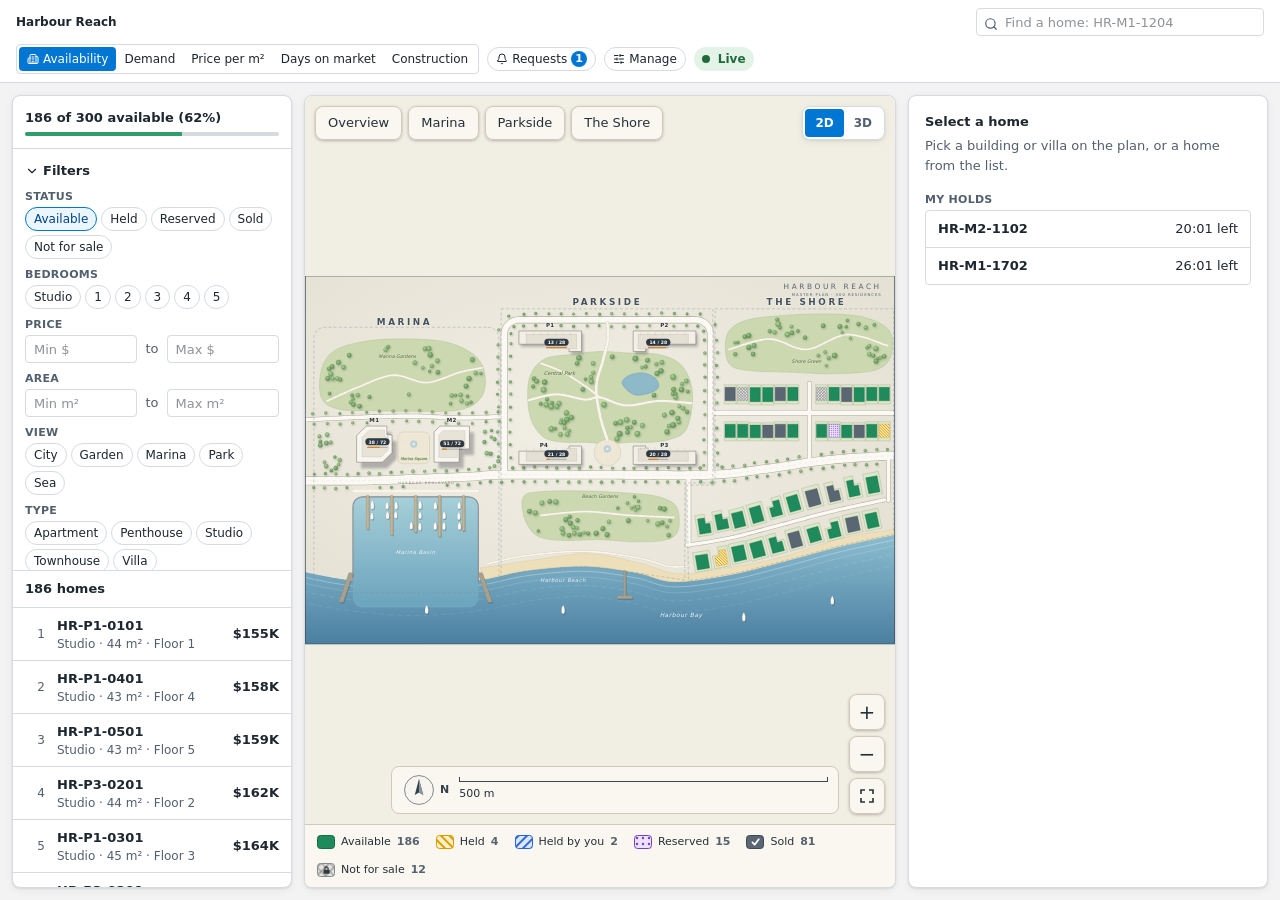
==== commit be4c0a5b: "Publish build b1eb3ca (fast first open, mechanics, site look)" ====
--- a/index.html
+++ b/index.html
@@ -6,8 +6,8 @@
     <meta name="viewport" content="width=device-width, initial-scale=1" />
     <link rel="icon" href="data:," />
     <title>Harbour Reach master plan</title>
-    <script type="module" crossorigin src="./assets/index-C9nMciOB.js"></script>
-    <link rel="stylesheet" crossorigin href="./assets/index-C33gfQ51.css">
+    <script type="module" crossorigin src="./assets/index-g3E_Xf2b.js"></script>
+    <link rel="stylesheet" crossorigin href="./assets/index-hR1QjczX.css">
   </head>
   <body>
     <div id="root"></div>
--- a/assets/index-hR1QjczX.css
+++ b/assets/index-hR1QjczX.css
@@ -0,0 +1 @@
+.guest-root{--g-brand: #07566d;position:relative;display:flex;flex-direction:column;flex:1;height:100%;min-height:0;min-width:0;background:#eef3f5;color:#1d2730;font-size:16px;line-height:1.35;overflow:hidden;touch-action:manipulation}.guest-root button,.guest-root input,.guest-root textarea{font:inherit}.g-top{display:flex;align-items:center;justify-content:space-between;gap:12px;padding:10px 16px;background:#fff;border-bottom:1px solid #d5dbe1}.g-title{min-width:0}.g-brand{margin:0;font-size:22px;font-weight:700;color:var(--g-brand);line-height:1.1}.g-sub{margin:2px 0 0;font-size:14px;color:#52606d}.g-count{margin:0;text-align:right;font-size:14px;color:#52606d;white-space:nowrap}.g-count b{display:block;font-size:26px;line-height:1;color:#1f6b3a}.g-offline{margin:0;padding:8px 16px;background:#fdf1d6;color:#6b3a00;font-size:14px;font-weight:600}.g-filter-toggle{display:inline-flex;align-items:center;justify-content:center;gap:8px;min-height:44px;margin:8px 16px 0;padding:0 18px;align-self:flex-start;border-radius:999px;border:2px solid #b6c0c9;background:#fff;color:#1d2730;font-weight:600;cursor:pointer}.g-filter-toggle[aria-expanded=true]{border-color:var(--g-brand);color:var(--g-brand)}.g-filters{display:flex;flex-wrap:wrap;align-items:center;gap:8px 20px;padding:8px 16px 10px;background:#fff;border-bottom:1px solid #d5dbe1}#guest-filter-panel[hidden]{display:none}#guest-filter-panel{max-height:52%;overflow-y:auto;flex:none}.g-group{display:flex;flex-wrap:wrap;align-items:center;gap:6px 8px}.g-glabel{font-size:14px;font-weight:700;color:#52606d;min-width:74px}.g-chip{min-height:44px;padding:0 16px;border-radius:999px;border:2px solid #b6c0c9;background:#fff;color:#1d2730;font-weight:600;cursor:pointer;white-space:nowrap}.g-chip[aria-pressed=true]{background:var(--g-brand);border-color:var(--g-brand);color:#fff}.g-chip.g-clear{border-color:transparent;background:#eef3f5;color:var(--g-brand)}.g-chip:focus-visible,.g-btn:focus-visible,.g-filter-toggle:focus-visible,.g-field input:focus-visible,.g-field textarea:focus-visible,.g-consent input:focus-visible{outline:3px solid #1b5fd1;outline-offset:2px}.g-main{position:relative;display:flex;flex-direction:column;flex:1;min-height:0;gap:8px;padding:8px}.g-main[data-wide=true]{flex-direction:row;gap:12px;padding:12px}.g-plan{position:relative;flex:1;min-width:0;min-height:0;overflow:hidden;background:#fff;border-radius:12px;box-shadow:0 1px 4px #0000001f}.g-empty{position:absolute;left:50%;top:12px;transform:translate(-50%);width:max-content;max-width:calc(100% - 24px);padding:10px 18px;border-radius:999px;background:#fdf1d6;color:#6b3a00;font-weight:700;box-shadow:0 2px 8px #0000002e;z-index:5;text-align:center}.g-card{flex:none;display:flex;flex-direction:column;gap:10px;padding:14px 16px 16px;max-height:58%;overflow-y:auto;background:#fff;border-radius:12px;box-shadow:0 1px 4px #0000001f;overscroll-behavior:contain}.g-card[data-wide=true]{width:400px;max-height:none}.g-card[data-form=true][data-wide=false]{position:absolute;inset:8px;z-index:20;max-height:none}.g-card-head{display:flex;align-items:flex-start;justify-content:space-between;gap:12px}.g-card h2{margin:0;font-size:20px;line-height:1.15}.g-card h3{margin:4px 0 0;font-size:17px}.g-code{margin:2px 0 0;font-size:14px;color:#52606d}.g-price{margin:0;font-size:30px;font-weight:700;line-height:1}.g-asof{margin:-4px 0 0;font-size:13px;color:#52606d}.g-facts{display:grid;grid-template-columns:repeat(3,1fr);gap:8px 12px;margin:0}.g-facts dt{font-size:13px;color:#52606d}.g-facts dd{margin:0;font-weight:700;overflow-wrap:anywhere}.g-badge{display:inline-flex;align-self:flex-start;padding:4px 14px;border-radius:999px;font-size:14px;font-weight:700}.g-badge.ok{background:#e3f3e8;color:#1f6b3a}.g-gone{padding:12px 14px;border-radius:12px;background:#fdf1d6;color:#6b3a00}.g-similar{display:flex;flex-direction:column;gap:6px;margin:0;padding:0;list-style:none}.g-similar .g-btn{width:100%;justify-content:space-between}.g-actions{display:flex;flex-wrap:wrap;gap:8px}.g-btn{display:inline-flex;align-items:center;justify-content:center;gap:8px;min-height:44px;min-width:44px;padding:0 18px;border-radius:999px;border:2px solid #b6c0c9;background:#fff;color:#1d2730;font-weight:700;cursor:pointer}.g-btn:active{background:#e7edf1}.g-btn.primary{background:var(--g-brand);border-color:var(--g-brand);color:#fff}.g-btn.primary:active{background:#054152}.g-btn:disabled{opacity:.7;cursor:default}.g-btn.g-icon{padding:0;flex:none}.g-thanks{margin:0;padding:12px 14px;border-radius:12px;background:#e3f3e8;color:#1f6b3a;font-weight:600}.g-shared{margin:0;font-size:14px;color:#52606d;overflow-wrap:anywhere}.g-form{display:flex;flex-direction:column;gap:10px;padding-top:4px;border-top:1px solid #d5dbe1}.g-field{display:flex;flex-direction:column;gap:4px}.g-field label{font-size:14px;font-weight:600}.g-field input,.g-field textarea{min-height:44px;padding:8px 12px;border-radius:8px;border:2px solid #b6c0c9;background:#fff;color:inherit;width:100%;box-sizing:border-box;font-size:16px}.g-field input[aria-invalid=true],.g-field textarea[aria-invalid=true]{border-color:#b3261e}.g-hint{margin:-4px 0 0;font-size:13px;color:#52606d}.g-err{margin:0;font-size:14px;font-weight:600;color:#b3261e}.g-hp{position:absolute;left:-9999px;width:1px;height:1px;opacity:0;pointer-events:none}.g-consent{display:flex;align-items:flex-start;gap:10px;min-height:44px;font-size:14px;cursor:pointer}.g-consent input{flex:none;width:24px;height:24px;margin:10px 0 0}.g-consent span{padding:10px 0}.g-send{align-self:stretch}.guest-root .plan-chip,.guest-root .plan-btn,.guest-root .plan-back{min-height:44px;min-width:44px;font-size:16px;padding:0 14px}.guest-root .plan-ctl .plan-btn{width:44px;height:44px;padding:0;font-size:24px}.guest-root .plan-legend-item{min-height:32px;font-size:14px;padding:4px 10px;pointer-events:none}.guest-root .plan-back kbd{display:none}.guest-root .plan-view-sw{inset:auto auto 52px 8px;padding:3px}.guest-root .plan-view-sw button{min-height:44px;min-width:56px;font-size:16px}.guest-root [data-testid=plan-3d-notice]{inset:auto 8px 108px;font-size:14px}@media(min-width:900px){.g-brand{font-size:28px}.g-top{padding:12px 24px}.g-filters{padding:8px 24px 10px}#guest-filter-panel{max-height:none}}.kiosk-root{--k-text: clamp(20px, 1.5vw, 28px);--k-small: clamp(18px, 1.2vw, 22px);--k-target: clamp(56px, 4.2vw, 76px);--k-brand: #07566d;position:relative;display:flex;flex-direction:column;height:100%;min-height:0;background:#eef3f5;color:#1d2730;font-size:var(--k-text);line-height:1.3;user-select:none;-webkit-user-select:none;touch-action:manipulation}.kiosk-root button{font:inherit}.k-top{display:flex;align-items:center;justify-content:space-between;gap:24px;padding:14px 132px 14px 28px;background:#fff;border-bottom:1px solid #d5dbe1}.k-brand{font-size:clamp(26px,2.2vw,40px);font-weight:700;color:var(--k-brand);margin:0;line-height:1.1}.k-sub{margin:2px 0 0;font-size:var(--k-small);color:#52606d}.k-count{margin:0;text-align:right;font-size:var(--k-small);color:#52606d}.k-count b{display:block;font-size:clamp(30px,2.6vw,48px);line-height:1;color:#1f6b3a}.k-main{display:flex;flex:1;min-height:0;gap:14px;padding:14px}.k-main.k-stack{flex-direction:column}.k-plan{position:relative;flex:1;min-width:0;min-height:0;overflow:hidden;background:#fff;border-radius:12px;box-shadow:0 1px 4px #0000001f}.k-card{flex:none;display:flex;flex-direction:column;gap:14px;padding:20px 22px;width:clamp(360px,27vw,520px);overflow-y:auto;background:#fff;border-radius:12px;box-shadow:0 1px 4px #0000001f}.k-stack .k-card{width:auto;max-height:46%}.k-card-head{display:flex;align-items:flex-start;justify-content:space-between;gap:12px}.k-card h2{margin:0;font-size:clamp(24px,1.9vw,34px);line-height:1.15}.k-code{margin:2px 0 0;font-size:var(--k-small);color:#52606d}.k-price{font-size:clamp(34px,3vw,54px);font-weight:700;line-height:1;margin:0;color:#1d2730}.k-facts{display:grid;grid-template-columns:repeat(3,1fr);gap:12px 16px;margin:0}.k-facts dt{font-size:var(--k-small);color:#52606d}.k-facts dd{margin:0;font-weight:700}.k-badge{display:inline-flex;align-items:center;gap:8px;align-self:flex-start;padding:6px 16px;border-radius:999px;font-size:var(--k-small);font-weight:700}.k-badge.ok{background:#e3f3e8;color:#1f6b3a}.k-badge.no{background:#e8ebee;color:#3f4955}.k-btn{display:inline-flex;align-items:center;justify-content:center;gap:10px;min-height:var(--k-target);min-width:var(--k-target);padding:0 28px;border-radius:999px;border:2px solid #b6c0c9;background:#fff;color:#1d2730;font-weight:700;cursor:pointer}.k-btn:active{background:#e7edf1}.k-btn.primary{background:#07566d;border-color:#07566d;color:#fff}.k-btn.primary:active{background:#054152}.k-btn:disabled{opacity:.7;cursor:default}.k-btn:focus-visible,.k-chip:focus-visible{outline:3px solid #1b5fd1;outline-offset:2px}.k-thanks{margin:0;padding:16px 18px;border-radius:12px;background:#e3f3e8;color:#1f6b3a;font-weight:600}.k-oops{margin:0;padding:16px 18px;border-radius:12px;background:#fdf1d6;color:#6b3a00;font-weight:600}.k-bar{display:flex;flex-wrap:wrap;align-items:center;gap:8px 22px;padding:10px 16px 12px;background:#fff;border-top:1px solid #d5dbe1}.k-group{display:flex;flex-wrap:wrap;align-items:center;gap:8px}.k-glabel{font-size:var(--k-small);font-weight:700;color:#52606d;margin-right:2px}.k-chip{min-height:var(--k-target);padding:0 clamp(14px,1.1vw,22px);border-radius:999px;border:2px solid #b6c0c9;background:#fff;color:#1d2730;font-size:var(--k-text);font-weight:600;cursor:pointer;white-space:nowrap}.k-chip[aria-pressed=true]{background:#07566d;border-color:#07566d;color:#fff}.k-chip.clear{border-color:transparent;background:#eef3f5;color:#07566d;margin-left:auto}.k-empty{position:absolute;left:50%;top:18px;transform:translate(-50%);padding:12px 22px;border-radius:999px;background:#fdf1d6;color:#6b3a00;font-weight:700;box-shadow:0 2px 8px #0000002e;z-index:5}.k-attract{position:absolute;inset:0;z-index:40;display:flex;flex-direction:column;align-items:center;justify-content:flex-end;gap:14px;padding-bottom:6vh;cursor:pointer;border:0;background:linear-gradient(to top,#073240f5,#073240cc,#07324000 70%);color:#fff;width:100%}.k-attract h2{margin:0;font-size:clamp(40px,4.4vw,84px);line-height:1.05;text-align:center}.k-attract p{margin:0;font-size:clamp(22px,1.9vw,36px);text-align:center;opacity:.95}.k-attract .k-cta{margin-top:10px;padding:18px 56px;border-radius:999px;background:#fff;color:#07566d;font-size:clamp(28px,2.6vw,48px);font-weight:800;animation:k-pulse 2.2s ease-in-out infinite}@keyframes k-pulse{0%,to{transform:scale(1);box-shadow:0 0 #ffffff8c}50%{transform:scale(1.04);box-shadow:0 0 0 22px #fff0}}@media(prefers-reduced-motion:reduce){.k-attract .k-cta{animation:none}}.k-rest{position:absolute;inset:0;z-index:60;display:grid;place-items:center;text-align:center;padding:40px;background:#07566d;color:#fff}.k-rest h2{margin:0 0 12px;font-size:clamp(36px,3.4vw,64px)}.k-rest p{margin:0;font-size:clamp(24px,2vw,38px)}.kiosk-root .plan-chip,.kiosk-root .plan-btn,.kiosk-root .plan-back{min-height:56px;min-width:56px;font-size:20px;padding:0 20px}.kiosk-root .plan-ctl .plan-btn{width:56px;height:56px;padding:0;font-size:30px}.kiosk-root .plan-legend-item{min-height:44px;font-size:20px;padding:6px 14px;pointer-events:none}.kiosk-root .plan-legend{gap:8px}.kiosk-root .plan-legend-item b{font-size:20px}.kiosk-root .plan-back kbd{display:none}.k-bar[data-hidden=true]{visibility:hidden}.kiosk-root .plan-view-sw{top:12px;right:12px;padding:4px}.kiosk-root .plan-view-sw button{min-height:56px;min-width:84px;font-size:24px}.kiosk-root [data-testid=plan-3d-notice]{top:88px;font-size:20px}.k-qr{position:absolute;right:28px;bottom:28px;display:flex;flex-direction:column;align-items:center;gap:8px;padding:12px 12px 10px;border-radius:16px;background:#fff;color:#07566d;font-size:var(--k-small);font-weight:700;box-shadow:0 2px 12px #0000004d}.k-qr img{display:block;width:clamp(176px,11vw,240px);height:auto;aspect-ratio:1}.plan-root{--plan-ink: #10202e;--plan-sel: #0a1a2a;--plan-cmp: #c2185b;--plan-focus: #0a6fe0;--plan-glow: #ffb400;--plan-panel: rgba(250, 248, 242, .94);--plan-line: #cfcab9;--plan-text: #26303a;position:relative;width:100%;height:100%;min-height:240px;overflow:hidden;background:#f1eee4;display:flex;flex-direction:column;font-family:Segoe UI,system-ui,Helvetica,Arial,sans-serif;color:var(--plan-text);container-type:inline-size;user-select:none;-webkit-user-select:none}.plan-level-building{background:#f4f2ea}.plan-bar{flex:none;padding:10px 10px 0}.plan-stage{position:relative;flex:1 1 0;min-height:0;overflow:hidden}.plan-svg{position:absolute;inset:0;width:100%;height:100%;display:block;touch-action:none;outline:none;cursor:grab}.plan-svg.is-panning{cursor:grabbing}.plan-static .plan-svg{pointer-events:none;cursor:default}.plan-svg text{font-family:inherit;user-select:none}.scene{animation:plan-in .28s ease-out}@keyframes plan-in{0%{opacity:0}to{opacity:1}}.unit,.bld{outline:none;cursor:pointer}.unit .hit{fill:transparent;stroke:transparent;stroke-width:8;stroke-linejoin:round;pointer-events:all}.hit-pad{fill:transparent;stroke:none;pointer-events:all;width:calc(max(var(--w),var(--min) * var(--upp))*1px);height:calc(max(var(--h),var(--min) * var(--upp))*1px);x:calc((var(--cx) - max(var(--w),var(--min) * var(--upp)) / 2) * 1px);y:calc((var(--cy) - max(var(--h),var(--min) * var(--upp)) / 2) * 1px)}.plot .lot{fill:#dce6c8;stroke:#98a285;stroke-width:.9;stroke-linejoin:round}.plot .body{stroke-width:.9;stroke-linejoin:round;transition:transform .12s;transform-box:fill-box;transform-origin:center}.plot:hover .body{transform:scale(1.12)}.plot:hover .lot{fill:#cfdcb6}.cell .body{stroke-width:.8}.cell:hover .body{stroke:var(--plan-ink);stroke-width:1.4}.cell text{font-weight:700;pointer-events:none}.cell .sub{font-weight:600}.cell .badge{font-weight:800}.unit[data-dim] .lot,.unit[data-dim] .body,.unit[data-dim] .cell-ink{opacity:.25}.unit:focus-visible .body,.unit:focus-visible .lot{stroke:var(--plan-focus);stroke-width:3}.cell:focus-visible .body{stroke:var(--plan-focus);stroke-width:2.6}.unit:focus-visible{filter:drop-shadow(0 0 3px var(--plan-focus))}.bld .bld-body{stroke-width:1.3;stroke-linejoin:round;transition:fill .15s}.bld:hover .bld-body{fill:#fff;stroke:var(--plan-ink);stroke-width:2}.bld:focus-visible .bld-body{stroke:var(--plan-focus);stroke-width:3.5}.bld:focus-visible{filter:drop-shadow(0 0 4px var(--plan-focus))}.sel-ring{fill:none;stroke:var(--plan-sel);stroke-width:2.6;stroke-linejoin:round;pointer-events:none;paint-order:stroke}.plot .sel-ring{stroke-width:3;filter:drop-shadow(0 0 2px #fff)}.cmp-ring{fill:none;stroke:var(--plan-cmp);stroke-width:2.2;stroke-dasharray:5 3;stroke-linejoin:round;pointer-events:none}.glow-ring{fill:none;stroke:var(--plan-glow);stroke-width:3;stroke-linejoin:round;pointer-events:none;animation:plan-glow 1.4s ease-in-out infinite}@keyframes plan-glow{0%,to{stroke-opacity:1;stroke-width:2.4}50%{stroke-opacity:.35;stroke-width:5}}.flash-ring{fill:none;stroke:var(--plan-glow);stroke-width:3;pointer-events:none;transform-box:fill-box;transform-origin:center;animation:plan-flash .9s ease-out forwards}@keyframes plan-flash{0%{transform:scale(1);opacity:1}to{transform:scale(1.9);opacity:0}}.ghost{pointer-events:none;animation:plan-ghost .8s ease-out forwards}@keyframes plan-ghost{0%{opacity:1}to{opacity:0}}.rank circle{fill:#10202e;stroke:#fff;stroke-width:1.2}.rank text{fill:#fff;font-weight:800;text-anchor:middle}.plan-top{position:absolute;top:10px;left:10px;right:10px;display:flex;justify-content:flex-start;pointer-events:none}.plan-top>*{pointer-events:auto}.plan-zones{display:flex;gap:6px;flex-wrap:wrap}.plan-chip,.plan-btn{font:inherit;font-size:13px;color:var(--plan-text);background:var(--plan-panel);border:1px solid var(--plan-line);border-radius:8px;padding:6px 12px;cursor:pointer;box-shadow:0 1px 3px #00000040;user-select:none}.plan-chip:hover,.plan-btn:hover,.plan-legend-item:hover{background:#fff;border-color:#8a96a0}.plan-chip:focus-visible,.plan-btn:focus-visible,.plan-legend-item:focus-visible{outline:2px solid var(--plan-focus);outline-offset:2px}.plan-back{display:inline-flex;gap:8px;align-items:center;font-weight:600}.plan-back kbd{font:inherit;font-size:11px;padding:0 5px;border:1px solid var(--plan-line);border-radius:4px;color:#55616c}.plan-ctl{position:absolute;right:10px;bottom:10px;display:flex;flex-direction:column;gap:6px}.plan-ctl .plan-btn{width:36px;height:36px;padding:0;font-size:20px;line-height:1;display:grid;place-items:center}.plan-furniture{position:absolute;right:56px;bottom:10px;display:flex;align-items:center;gap:10px;padding:6px 10px;background:var(--plan-panel);border-radius:8px;border:1px solid var(--plan-line);pointer-events:none;font-size:11px}.plan-n{margin-left:-6px;font-weight:700;color:#33414d}.plan-scale{display:flex;flex-direction:column;gap:2px}.plan-scale-bar{height:5px;border:1px solid #3d4650;border-top:0;width:80px}.plan-legend{flex:none;display:flex;flex-wrap:wrap;gap:2px 4px;padding:5px 8px;background:var(--plan-panel);border-top:1px solid var(--plan-line)}.plan-legend-item{display:inline-flex;align-items:center;gap:6px;font:inherit;font-size:12px;color:var(--plan-text);background:transparent;border:1px solid transparent;border-radius:6px;padding:3px 7px;cursor:pointer}.plan-legend-item b{font-weight:700;color:#55616c;font-variant-numeric:tabular-nums}.plan-tip{position:absolute;left:0;top:0;pointer-events:none;background:#1e2a35;color:#fff;font-size:12px;padding:4px 8px;border-radius:6px;white-space:nowrap;box-shadow:0 2px 6px #00000059;z-index:3}.plan-tip[hidden]{display:none}@container (max-width: 700px){.plan-legend{padding:4px 6px}.plan-legend-item{padding:2px 5px;font-size:11px}}@container (max-width: 520px){.plan-chip{padding:5px 9px;font-size:12px}.plan-furniture{display:none}}@media(prefers-reduced-motion:reduce){.scene,.glow-ring,.flash-ring,.ghost{animation:none}.glow-ring{stroke-opacity:1}.flash-ring,.ghost{display:none}.plot .body{transition:none}}.wb-root{flex:1 1 0;min-height:0;container-type:size;background:#0d1923;color:#f3f6f8}.wb-frame{--u: max(8px, min(100cqw / 96, 100cqh / 54));--ink: #f3f6f8;--dim: #a9bccb;--panel: #152a3b;--edge: #25405a;--available: #46d79b;--held: #f5be4e;--reserved: #c4a3f7;--sold: #aab6c2;width:100%;height:100%;box-sizing:border-box;display:flex;flex-direction:column;gap:calc(var(--u) * .9);padding:calc(var(--u) * 1) calc(var(--u) * 1.3) calc(var(--u) * 1.1);font-size:calc(var(--u) * 1.1);line-height:1.25}.wb-frame h1,.wb-frame h2,.wb-frame p,.wb-frame ul{margin:0;padding:0}.wb-frame ul{list-style:none}.wb-head{display:flex;align-items:center;justify-content:space-between}.wb-head h1{font-size:calc(var(--u) * 1.9);font-weight:600;letter-spacing:.01em}.wb-head h1 span{margin-left:calc(var(--u) * .8);font-size:calc(var(--u) * 1.3);font-weight:400;color:var(--dim)}.wb-live{display:flex;align-items:center;gap:calc(var(--u) * .6);font-size:calc(var(--u) * 1.3);color:var(--dim)}.wb-live i{width:calc(var(--u) * .7);height:calc(var(--u) * .7);border-radius:50%;background:var(--available);animation:wb-pulse 2.4s ease-in-out infinite}.wb-live b{margin-left:calc(var(--u) * .8);font-size:calc(var(--u) * 1.9);font-weight:600;color:var(--ink)}.wb-live.wb-off{color:var(--held)}.wb-live.wb-off i{background:var(--held);animation:none}.wb-kpis{display:grid;grid-template-columns:repeat(4,1fr);gap:calc(var(--u) * .9)}.wb-kpi{background:var(--panel);border:1px solid var(--edge);border-top:calc(var(--u) * .3) solid var(--accent, var(--edge));border-radius:calc(var(--u) * .5);padding:calc(var(--u) * .7) calc(var(--u) * 1.1) calc(var(--u) * .6);min-width:0}.wb-available{--accent: var(--available)}.wb-held{--accent: var(--held)}.wb-reserved{--accent: var(--reserved)}.wb-value{--accent: var(--ink)}.wb-kpi-label{font-size:calc(var(--u) * 1.2);font-weight:600;letter-spacing:.08em;text-transform:uppercase;color:var(--dim)}.wb-kpi-value{font-size:calc(var(--u) * 5.6);font-weight:700;line-height:1.05;color:var(--accent);white-space:nowrap}.wb-kpi-sub{font-size:calc(var(--u) * 1.1);color:var(--dim);white-space:nowrap;overflow:hidden;text-overflow:ellipsis}.wb-main{flex:1 1 0;min-height:0;display:flex;gap:calc(var(--u) * .9)}.wb-plan{flex:1 1 0;min-width:0;position:relative;overflow:hidden;border-radius:calc(var(--u) * .5);border:1px solid var(--edge);background:#f7f4ec}.wb-side{flex:0 0 31%;min-width:0;display:flex;flex-direction:column;gap:calc(var(--u) * .9)}.wb-panel{background:var(--panel);border:1px solid var(--edge);border-radius:calc(var(--u) * .5);padding:calc(var(--u) * .8) calc(var(--u) * 1.1);min-height:0;overflow:hidden}.wb-panel h2{font-size:calc(var(--u) * 1.3);font-weight:600;letter-spacing:.08em;text-transform:uppercase;color:var(--dim);margin-bottom:calc(var(--u) * .5)}.wb-panel h2 span{margin-left:calc(var(--u) * .5);font-weight:400;letter-spacing:.02em;text-transform:none}.wb-empty{font-size:calc(var(--u) * 1.5);color:var(--dim);padding:calc(var(--u) * .6) 0}.wb-more{font-size:calc(var(--u) * 1.1);color:var(--dim)}.wb-ending{flex:0 0 auto}.wb-ending li{display:flex;align-items:baseline;gap:calc(var(--u) * .8);padding:calc(var(--u) * .25) 0;border-bottom:1px solid var(--edge)}.wb-ending li:last-child{border-bottom:0}.wb-code{font-size:calc(var(--u) * 1.6);font-weight:700}.wb-holder{flex:1;min-width:0;font-size:calc(var(--u) * 1.2);color:var(--dim);white-space:nowrap;overflow:hidden;text-overflow:ellipsis}.wb-left{font-size:calc(var(--u) * 2.2);font-weight:700;color:var(--held)}.wb-urgent .wb-left{color:#ff8f7a}.wb-ticker{flex:1 1 0;display:flex;flex-direction:column}.wb-ticker ul{flex:1;min-height:0;overflow:hidden}.wb-ticker li{display:flex;align-items:baseline;gap:calc(var(--u) * .7);padding:calc(var(--u) * .42) 0;border-bottom:1px solid var(--edge);animation:wb-in .7s ease-out}.wb-dot{flex:0 0 auto;width:calc(var(--u) * .7);height:calc(var(--u) * .7);border-radius:50%;background:var(--sold);align-self:center}.wb-tone-available .wb-dot{background:var(--available)}.wb-tone-held .wb-dot{background:var(--held)}.wb-tone-reserved .wb-dot{background:var(--reserved)}.wb-line{flex:1;min-width:0;font-size:calc(var(--u) * 1.5);overflow-wrap:anywhere}.wb-line b{font-weight:700}.wb-time{flex:0 0 auto;font-size:calc(var(--u) * 1.15);color:var(--dim)}body:has(.wb-root) [aria-live=polite]>div{display:none}@keyframes wb-in{0%{opacity:0;transform:translateY(calc(var(--u) * -.6))}to{opacity:1;transform:none}}@keyframes wb-pulse{0%,to{opacity:1}50%{opacity:.35}}@media(prefers-reduced-motion:reduce){.wb-live i,.wb-ticker li{animation:none}}.wb-plan{display:flex;flex-direction:column}.wb-plan-view{flex:1 1 0;min-height:0;position:relative}.wb-plan-view>*{position:absolute;inset:0}.wb-legend{display:flex;flex-wrap:wrap;gap:calc(var(--u) * .4) calc(var(--u) * 1.6);padding:calc(var(--u) * .6) calc(var(--u) * 1) calc(var(--u) * .6);background:#101f2b;border-top:1px solid var(--edge);font-size:calc(var(--u) * 1.25);color:var(--dim)}.wb-legend li{display:flex;align-items:center;gap:calc(var(--u) * .5)}.wb-legend b{color:var(--ink);font-size:calc(var(--u) * 1.4)}.wb-sw{width:calc(var(--u) * 1.1);height:calc(var(--u) * 1.1);border-radius:3px;background:#1f8a5b;border:1px solid rgb(255 255 255 / .25)}.wb-sw-held{background:repeating-linear-gradient(45deg,#fff0c6 0 3px,#d99a00 3px 5px)}.wb-sw-reserved{background:radial-gradient(#7440c4 1.2px,#eee1fb 1.6px) 0 0 / 5px 5px}.wb-sw-sold{background:#5b6674}.wb-sw-off-sale{background:#e6e3dc}@layer properties{@supports (((-webkit-hyphens:none)) and (not (margin-trim:block))) or ((-moz-orient:inline) and (not (color:rgb(from red r g b)))){*,:before,:after,::backdrop{--tw-rotate-x:initial;--tw-rotate-y:initial;--tw-rotate-z:initial;--tw-skew-x:initial;--tw-skew-y:initial;--tw-divide-y-reverse:0;--tw-border-style:solid;--tw-font-weight:initial;--tw-shadow:0 0 #0000;--tw-shadow-color:initial;--tw-shadow-alpha:100%;--tw-inset-shadow:0 0 #0000;--tw-inset-shadow-color:initial;--tw-inset-shadow-alpha:100%;--tw-ring-color:initial;--tw-ring-shadow:0 0 #0000;--tw-inset-ring-color:initial;--tw-inset-ring-shadow:0 0 #0000;--tw-ring-inset:initial;--tw-ring-offset-width:0px;--tw-ring-offset-color:#fff;--tw-ring-offset-shadow:0 0 #0000;--tw-outline-style:solid;--tw-blur:initial;--tw-brightness:initial;--tw-contrast:initial;--tw-grayscale:initial;--tw-hue-rotate:initial;--tw-invert:initial;--tw-opacity:initial;--tw-saturate:initial;--tw-sepia:initial;--tw-drop-shadow:initial;--tw-drop-shadow-color:initial;--tw-drop-shadow-alpha:100%;--tw-drop-shadow-size:initial;--tw-ease:initial;--tw-tracking:initial}}}@layer theme{:root,:host{--font-sans:"Segoe UI", system-ui, -apple-system, Helvetica, Arial, sans-serif;--font-mono:ui-monospace, SFMono-Regular, Menlo, Monaco, Consolas, "Liberation Mono", "Courier New", monospace;--color-black:#000;--color-white:#fff;--spacing:.25rem;--container-sm:24rem;--text-xs:11px;--text-xs--line-height:16px;--text-sm:12px;--text-sm--line-height:16px;--text-base:13px;--text-base--line-height:20px;--text-lg:16px;--text-lg--line-height:24px;--text-xl:20px;--text-xl--line-height:28px;--font-weight-normal:400;--font-weight-medium:500;--font-weight-semibold:600;--font-weight-bold:700;--tracking-wide:.025em;--radius-sm:4px;--radius-md:8px;--ease-in:cubic-bezier(.4, 0, 1, 1);--ease-out:cubic-bezier(0, 0, .2, 1);--animate-spin:spin 1s linear infinite;--default-transition-duration:.15s;--default-transition-timing-function:cubic-bezier(.4, 0, .2, 1);--default-font-family:var(--font-sans);--default-mono-font-family:var(--font-mono);--color-ink:#1d2730;--color-ink-soft:#52606d;--color-surface:#fff;--color-surface-alt:#f3f5f7;--color-line:#d5dbe1;--color-focus:#1b5fd1;--color-st-available:#2f9e6b;--color-st-held:#e0a21b;--color-warn:#8f4a00;--color-danger:#c0392b;--color-primary:#0176d3;--color-primary-strong:#014486;--color-primary-soft:#eaf5fe;--color-amber-soft:#fdf1d6;--color-danger-soft:#fdecea;--color-ok:#1f6b3a;--color-ok-soft:#e3f3e8;--color-chrome:#f3f3f3;--shadow-pop:0 4px 16px #00000029}}@layer base{*,:after,:before,::backdrop{box-sizing:border-box;border:0 solid;margin:0;padding:0}::file-selector-button{box-sizing:border-box;border:0 solid;margin:0;padding:0}html,:host{-webkit-text-size-adjust:100%;tab-size:4;line-height:1.5;font-family:var(--default-font-family,-apple-system, BlinkMacSystemFont, "Segoe UI", Roboto, "Helvetica Neue", "Noto Sans", Arial, sans-serif, "Apple Color Emoji", "Segoe UI Emoji", "Segoe UI Symbol", "Noto Color Emoji");font-feature-settings:var(--default-font-feature-settings,normal);font-variation-settings:var(--default-font-variation-settings,normal);-webkit-tap-highlight-color:transparent}hr{height:0;color:inherit;border-top-width:1px}abbr:where([title]){-webkit-text-decoration:underline dotted;text-decoration:underline dotted}h1,h2,h3,h4,h5,h6{font-size:inherit;font-weight:inherit}a{color:inherit;-webkit-text-decoration:inherit;text-decoration:inherit}b,strong{font-weight:bolder}code,kbd,samp,pre{font-family:var(--default-mono-font-family,ui-monospace, SFMono-Regular, Menlo, Monaco, Consolas, "Liberation Mono", "Courier New", monospace);font-feature-settings:var(--default-mono-font-feature-settings,normal);font-variation-settings:var(--default-mono-font-variation-settings,normal);font-size:1em}small{font-size:80%}sub,sup{vertical-align:baseline;font-size:75%;line-height:0;position:relative}sub{bottom:-.25em}sup{top:-.5em}table{text-indent:0;border-color:inherit;border-collapse:collapse}:-moz-focusring:where(:not(iframe)){outline:auto}progress{vertical-align:baseline}summary{display:list-item}ol,ul,menu{list-style:none}img,svg,video,canvas,audio,iframe,embed,object{vertical-align:middle;display:block}img,video{max-width:100%;height:auto}button,input,select,optgroup,textarea{font:inherit;font-feature-settings:inherit;font-variation-settings:inherit;letter-spacing:inherit;color:inherit;opacity:1;background-color:#0000;border-radius:0}::file-selector-button{font:inherit;font-feature-settings:inherit;font-variation-settings:inherit;letter-spacing:inherit;color:inherit;opacity:1;background-color:#0000;border-radius:0}:where(select:is([multiple],[size])) optgroup{font-weight:bolder}:where(select:is([multiple],[size])) optgroup option{padding-inline-start:20px}::file-selector-button{margin-inline-end:4px}::placeholder{opacity:1}@supports (not ((-webkit-appearance:-apple-pay-button))) or (contain-intrinsic-size:1px){::placeholder{color:currentColor}@supports (color:color-mix(in lab,red,red)){::placeholder{color:color-mix(in oklab,currentcolor 50%,transparent)}}}textarea{resize:vertical}::-webkit-search-decoration{-webkit-appearance:none}::-webkit-date-and-time-value{min-height:1lh;text-align:inherit}::-webkit-datetime-edit{display:inline-flex}::-webkit-datetime-edit-fields-wrapper{padding:0}::-webkit-datetime-edit{padding-block:0}::-webkit-datetime-edit-year-field{padding-block:0}::-webkit-datetime-edit-month-field{padding-block:0}::-webkit-datetime-edit-day-field{padding-block:0}::-webkit-datetime-edit-hour-field{padding-block:0}::-webkit-datetime-edit-minute-field{padding-block:0}::-webkit-datetime-edit-second-field{padding-block:0}::-webkit-datetime-edit-millisecond-field{padding-block:0}::-webkit-datetime-edit-meridiem-field{padding-block:0}::-webkit-calendar-picker-indicator{line-height:1}:-moz-ui-invalid{box-shadow:none}button,input:where([type=button],[type=reset],[type=submit]){appearance:button}::file-selector-button{appearance:button}::-webkit-inner-spin-button{height:auto}::-webkit-outer-spin-button{height:auto}[hidden]:where(:not([hidden=until-found])){display:none!important}}@layer components{.btn{height:calc(var(--spacing) * 8);cursor:pointer;justify-content:center;align-items:center;gap:calc(var(--spacing) * 2);border-radius:var(--radius-sm);border-style:var(--tw-border-style);border-width:1px;border-color:var(--color-line);background-color:var(--color-surface);padding-inline:calc(var(--spacing) * 3);--tw-font-weight:var(--font-weight-medium);font-weight:var(--font-weight-medium);color:var(--color-ink);display:inline-flex}.btn:hover:not(:disabled){background-color:var(--color-surface-alt)}.btn:disabled{cursor:not-allowed;opacity:.55}.btn-primary{border-color:var(--color-primary);background-color:var(--color-primary);color:var(--color-white)}.btn-primary:hover:not(:disabled){border-color:var(--color-primary-strong);background-color:var(--color-primary-strong)}.btn-sm{height:calc(var(--spacing) * 6);padding-inline:calc(var(--spacing) * 2);font-size:var(--text-sm);line-height:var(--tw-leading,var(--text-sm--line-height))}.link{cursor:pointer;border-style:var(--tw-border-style);--tw-font-weight:var(--font-weight-medium);font-weight:var(--font-weight-medium);color:var(--color-primary);background-color:#0000;border-width:0;padding:0;text-decoration-line:underline}.chip{height:calc(var(--spacing) * 6);cursor:pointer;align-items:center;gap:var(--spacing);border-style:var(--tw-border-style);border-width:1px;border-color:var(--color-line);background-color:var(--color-surface);padding-inline:calc(var(--spacing) * 2);font-size:var(--text-sm);line-height:var(--tw-leading,var(--text-sm--line-height));white-space:nowrap;color:var(--color-ink);border-radius:2147483647px;display:inline-flex}.chip:hover{background-color:var(--color-surface-alt)}.chip[aria-pressed=true],.chip.on{border-color:var(--color-primary);background-color:var(--color-primary-soft);color:var(--color-primary-strong)}.field{height:calc(var(--spacing) * 7);border-radius:var(--radius-sm);border-style:var(--tw-border-style);border-width:1px;border-color:var(--color-line);background-color:var(--color-surface);width:100%;min-width:0;padding-inline:calc(var(--spacing) * 2);color:var(--color-ink)}.label{margin-bottom:calc(var(--spacing) * .5);font-size:var(--text-xs);line-height:var(--tw-leading,var(--text-xs--line-height));--tw-font-weight:var(--font-weight-semibold);font-weight:var(--font-weight-semibold);--tw-tracking:var(--tracking-wide);letter-spacing:var(--tracking-wide);color:var(--color-ink-soft);text-transform:uppercase;display:block}.panel{border-radius:var(--radius-md);border-style:var(--tw-border-style);border-width:1px;border-color:var(--color-line);background-color:var(--color-surface);--tw-shadow:0 1px 2px var(--tw-shadow-color,#00000014), 0 2px 8px var(--tw-shadow-color,#0000000f);box-shadow:var(--tw-inset-shadow),var(--tw-inset-ring-shadow),var(--tw-ring-offset-shadow),var(--tw-ring-shadow),var(--tw-shadow)}}@layer utilities{.pointer-events-auto{pointer-events:auto}.pointer-events-none{pointer-events:none}.invisible{visibility:hidden}.visible{visibility:visible}.sr-only{clip-path:inset(50%);white-space:nowrap;border-width:0;width:1px;height:1px;margin:-1px;padding:0;position:absolute;overflow:hidden}.absolute{position:absolute}.fixed{position:fixed}.relative{position:relative}.static{position:static}.sticky{position:sticky}.top-0{top:0}.top-2\.5{top:calc(var(--spacing) * 2.5)}.top-9{top:calc(var(--spacing) * 9)}.top-12{top:calc(var(--spacing) * 12)}.top-14{top:calc(var(--spacing) * 14)}.top-\[9px\]{top:9px}.right-0{right:0}.right-2\.5{right:calc(var(--spacing) * 2.5)}.right-4{right:calc(var(--spacing) * 4)}.left-0{left:0}.left-2{left:calc(var(--spacing) * 2)}.z-10{z-index:10}.z-30{z-index:30}.z-50{z-index:50}.order-3{order:3}.container{width:100%}@media(min-width:40rem){.container{max-width:40rem}}@media(min-width:48rem){.container{max-width:48rem}}@media(min-width:64rem){.container{max-width:64rem}}@media(min-width:80rem){.container{max-width:80rem}}@media(min-width:96rem){.container{max-width:96rem}}.m-0{margin:0}.mt-0\.5{margin-top:calc(var(--spacing) * .5)}.mt-1{margin-top:var(--spacing)}.mt-2{margin-top:calc(var(--spacing) * 2)}.mt-3{margin-top:calc(var(--spacing) * 3)}.mt-\[3px\]{margin-top:3px}.-mr-1{margin-right:calc(var(--spacing) * -1)}.mr-1{margin-right:var(--spacing)}.mr-3{margin-right:calc(var(--spacing) * 3)}.\!mb-0{margin-bottom:0!important}.mb-1{margin-bottom:var(--spacing)}.mb-4{margin-bottom:calc(var(--spacing) * 4)}.ml-2{margin-left:calc(var(--spacing) * 2)}.block{display:block}.flex{display:flex}.grid{display:grid}.hidden{display:none}.inline{display:inline}.inline-block{display:inline-block}.inline-flex{display:inline-flex}.table{display:table}.\!h-6{height:calc(var(--spacing) * 6)!important}.h-1{height:var(--spacing)}.h-2{height:calc(var(--spacing) * 2)}.h-3{height:calc(var(--spacing) * 3)}.h-5{height:calc(var(--spacing) * 5)}.h-6{height:calc(var(--spacing) * 6)}.h-7{height:calc(var(--spacing) * 7)}.h-full{height:100%}.max-h-56{max-height:calc(var(--spacing) * 56)}.max-h-80{max-height:calc(var(--spacing) * 80)}.max-h-\[38\%\]{max-height:38%}.max-h-\[44\%\]{max-height:44%}.max-h-\[60\%\]{max-height:60%}.max-h-\[calc\(100vh-24px\)\]{max-height:calc(100vh - 24px)}.min-h-0{min-height:0}.min-h-6{min-height:calc(var(--spacing) * 6)}.\!w-16{width:calc(var(--spacing) * 16)!important}.\!w-64{width:calc(var(--spacing) * 64)!important}.\!w-auto{width:auto!important}.w-2{width:calc(var(--spacing) * 2)}.w-4{width:calc(var(--spacing) * 4)}.w-5{width:calc(var(--spacing) * 5)}.w-6{width:calc(var(--spacing) * 6)}.w-7{width:calc(var(--spacing) * 7)}.w-24{width:calc(var(--spacing) * 24)}.w-28{width:calc(var(--spacing) * 28)}.w-32{width:calc(var(--spacing) * 32)}.w-52{width:calc(var(--spacing) * 52)}.w-56{width:calc(var(--spacing) * 56)}.w-72{width:calc(var(--spacing) * 72)}.w-80{width:calc(var(--spacing) * 80)}.w-\[280px\]{width:280px}.w-\[300px\]{width:300px}.w-\[340px\]{width:340px}.w-\[360px\]{width:360px}.w-\[min\(24rem\,calc\(100vw-2rem\)\)\]{width:min(24rem,100vw - 2rem)}.w-\[min\(300px\,calc\(100vw-16px\)\)\]{width:min(300px,100vw - 16px)}.w-\[min\(340px\,calc\(100vw-32px\)\)\]{width:min(340px,100vw - 32px)}.w-full{width:100%}.max-w-full{max-width:100%}.max-w-sm{max-width:var(--container-sm)}.min-w-0{min-width:0}.min-w-4{min-width:calc(var(--spacing) * 4)}.min-w-9{min-width:calc(var(--spacing) * 9)}.flex-1{flex:1}.shrink-0{flex-shrink:0}.grow{flex-grow:1}.basis-48{flex-basis:calc(var(--spacing) * 48)}.basis-60{flex-basis:calc(var(--spacing) * 60)}.border-collapse{border-collapse:collapse}.-rotate-90{rotate:-90deg}.transform{transform:var(--tw-rotate-x, ) var(--tw-rotate-y, ) var(--tw-rotate-z, ) var(--tw-skew-x, ) var(--tw-skew-y, )}.animate-spin{animation:var(--animate-spin)}.cursor-default{cursor:default}.cursor-pointer{cursor:pointer}.resize{resize:both}.list-none{list-style-type:none}.grid-cols-2{grid-template-columns:repeat(2,minmax(0,1fr))}.grid-cols-3{grid-template-columns:repeat(3,minmax(0,1fr))}.flex-col{flex-direction:column}.flex-wrap{flex-wrap:wrap}.place-items-center{place-items:center}.items-baseline{align-items:baseline}.items-center{align-items:center}.items-end{align-items:flex-end}.items-start{align-items:flex-start}.justify-between{justify-content:space-between}.justify-end{justify-content:flex-end}.gap-1{gap:var(--spacing)}.gap-2{gap:calc(var(--spacing) * 2)}.gap-3{gap:calc(var(--spacing) * 3)}.gap-4{gap:calc(var(--spacing) * 4)}.gap-x-3{column-gap:calc(var(--spacing) * 3)}.gap-x-4{column-gap:calc(var(--spacing) * 4)}.gap-y-1{row-gap:var(--spacing)}.gap-y-2{row-gap:calc(var(--spacing) * 2)}.gap-y-3{row-gap:calc(var(--spacing) * 3)}:where(.divide-y>:not(:last-child)){--tw-divide-y-reverse:0;border-bottom-style:var(--tw-border-style);border-top-style:var(--tw-border-style);border-top-width:calc(1px * var(--tw-divide-y-reverse));border-bottom-width:calc(1px * calc(1 - var(--tw-divide-y-reverse)))}:where(.divide-line>:not(:last-child)){border-color:var(--color-line)}.self-start{align-self:flex-start}.truncate{text-overflow:ellipsis;white-space:nowrap;overflow:hidden}.overflow-auto{overflow:auto}.overflow-hidden{overflow:hidden}.overflow-x-auto{overflow-x:auto}.overflow-y-auto{overflow-y:auto}.\!rounded-sm{border-radius:var(--radius-sm)!important}.rounded{border-radius:.25rem}.rounded-\[2px\]{border-radius:2px}.rounded-\[3px\]{border-radius:3px}.rounded-full{border-radius:2147483647px}.rounded-md{border-radius:var(--radius-md)}.rounded-sm{border-radius:var(--radius-sm)}.\!border-0{border-style:var(--tw-border-style)!important;border-width:0!important}.border{border-style:var(--tw-border-style);border-width:1px}.border-0{border-style:var(--tw-border-style);border-width:0}.border-t{border-top-style:var(--tw-border-style);border-top-width:1px}.border-b{border-bottom-style:var(--tw-border-style);border-bottom-width:1px}.border-black\/20{border-color:#0003}@supports (color:color-mix(in lab,red,red)){.border-black\/20{border-color:color-mix(in oklab,var(--color-black) 20%,transparent)}}.border-danger{border-color:var(--color-danger)}.border-line{border-color:var(--color-line)}.border-primary{border-color:var(--color-primary)}.bg-\[\#10202e\]{background-color:#10202e}.bg-\[\#e8ebee\]{background-color:#e8ebee}.bg-\[\#eceae4\]{background-color:#eceae4}.bg-\[\#f1e8fb\]{background-color:#f1e8fb}.bg-amber-soft{background-color:var(--color-amber-soft)}.bg-chrome{background-color:var(--color-chrome)}.bg-danger{background-color:var(--color-danger)}.bg-danger-soft{background-color:var(--color-danger-soft)}.bg-ink-soft{background-color:var(--color-ink-soft)}.bg-line{background-color:var(--color-line)}.bg-ok{background-color:var(--color-ok)}.bg-ok-soft{background-color:var(--color-ok-soft)}.bg-primary{background-color:var(--color-primary)}.bg-primary-soft{background-color:var(--color-primary-soft)}.bg-st-available{background-color:var(--color-st-available)}.bg-st-held{background-color:var(--color-st-held)}.bg-surface{background-color:var(--color-surface)}.bg-surface-alt{background-color:var(--color-surface-alt)}.bg-surface\/95{background-color:#fffffff2}@supports (color:color-mix(in lab,red,red)){.bg-surface\/95{background-color:color-mix(in oklab,var(--color-surface) 95%,transparent)}}.bg-transparent{background-color:#0000}.bg-warn{background-color:var(--color-warn)}.p-0{padding:0}.p-0\.5{padding:calc(var(--spacing) * .5)}.p-2{padding:calc(var(--spacing) * 2)}.p-3{padding:calc(var(--spacing) * 3)}.p-4{padding:calc(var(--spacing) * 4)}.p-5{padding:calc(var(--spacing) * 5)}.p-6{padding:calc(var(--spacing) * 6)}.\!px-1{padding-inline:var(--spacing)!important}.px-1{padding-inline:var(--spacing)}.px-2{padding-inline:calc(var(--spacing) * 2)}.px-2\.5{padding-inline:calc(var(--spacing) * 2.5)}.px-3{padding-inline:calc(var(--spacing) * 3)}.px-4{padding-inline:calc(var(--spacing) * 4)}.px-5{padding-inline:calc(var(--spacing) * 5)}.py-1{padding-block:var(--spacing)}.py-2{padding-block:calc(var(--spacing) * 2)}.py-3{padding-block:calc(var(--spacing) * 3)}.py-4{padding-block:calc(var(--spacing) * 4)}.pr-3{padding-right:calc(var(--spacing) * 3)}.pb-1{padding-bottom:var(--spacing)}.pl-7{padding-left:calc(var(--spacing) * 7)}.text-center{text-align:center}.text-left{text-align:left}.text-right{text-align:right}.align-top{vertical-align:top}.text-base{font-size:var(--text-base);line-height:var(--tw-leading,var(--text-base--line-height))}.text-lg{font-size:var(--text-lg);line-height:var(--tw-leading,var(--text-lg--line-height))}.text-sm{font-size:var(--text-sm);line-height:var(--tw-leading,var(--text-sm--line-height))}.text-xl{font-size:var(--text-xl);line-height:var(--tw-leading,var(--text-xl--line-height))}.text-xs{font-size:var(--text-xs);line-height:var(--tw-leading,var(--text-xs--line-height))}.font-bold{--tw-font-weight:var(--font-weight-bold);font-weight:var(--font-weight-bold)}.font-medium{--tw-font-weight:var(--font-weight-medium);font-weight:var(--font-weight-medium)}.font-normal{--tw-font-weight:var(--font-weight-normal);font-weight:var(--font-weight-normal)}.font-semibold{--tw-font-weight:var(--font-weight-semibold);font-weight:var(--font-weight-semibold)}.text-\[\#3f4955\]{color:#3f4955}.text-\[\#4a4d50\]{color:#4a4d50}.text-\[\#5a2f9a\]{color:#5a2f9a}.text-danger{color:var(--color-danger)}.text-inherit{color:inherit}.text-ink{color:var(--color-ink)}.text-ink-soft{color:var(--color-ink-soft)}.text-ok{color:var(--color-ok)}.text-primary{color:var(--color-primary)}.text-primary-strong{color:var(--color-primary-strong)}.text-warn{color:var(--color-warn)}.text-white{color:var(--color-white)}.italic{font-style:italic}.shadow{--tw-shadow:0 1px 3px 0 var(--tw-shadow-color,#0000001a), 0 1px 2px -1px var(--tw-shadow-color,#0000001a);box-shadow:var(--tw-inset-shadow),var(--tw-inset-ring-shadow),var(--tw-ring-offset-shadow),var(--tw-ring-shadow),var(--tw-shadow)}.shadow-panel{--tw-shadow:0 1px 2px var(--tw-shadow-color,#00000014), 0 2px 8px var(--tw-shadow-color,#0000000f);box-shadow:var(--tw-inset-shadow),var(--tw-inset-ring-shadow),var(--tw-ring-offset-shadow),var(--tw-ring-shadow),var(--tw-shadow)}.shadow-pop{--tw-shadow:0 4px 16px var(--tw-shadow-color,#00000029);box-shadow:var(--tw-inset-shadow),var(--tw-inset-ring-shadow),var(--tw-ring-offset-shadow),var(--tw-ring-shadow),var(--tw-shadow)}.ring{--tw-ring-shadow:var(--tw-ring-inset, ) 0 0 0 calc(1px + var(--tw-ring-offset-width)) var(--tw-ring-color,currentcolor);box-shadow:var(--tw-inset-shadow),var(--tw-inset-ring-shadow),var(--tw-ring-offset-shadow),var(--tw-ring-shadow),var(--tw-shadow)}.outline{outline-style:var(--tw-outline-style);outline-width:1px}.blur{--tw-blur:blur(8px);filter:var(--tw-blur, ) var(--tw-brightness, ) var(--tw-contrast, ) var(--tw-grayscale, ) var(--tw-hue-rotate, ) var(--tw-invert, ) var(--tw-saturate, ) var(--tw-sepia, ) var(--tw-drop-shadow, )}.filter{filter:var(--tw-blur, ) var(--tw-brightness, ) var(--tw-contrast, ) var(--tw-grayscale, ) var(--tw-hue-rotate, ) var(--tw-invert, ) var(--tw-saturate, ) var(--tw-sepia, ) var(--tw-drop-shadow, )}.transition{transition-property:color,background-color,border-color,outline-color,text-decoration-color,fill,stroke,--tw-gradient-from,--tw-gradient-via,--tw-gradient-to,opacity,box-shadow,transform,translate,scale,rotate,filter,-webkit-backdrop-filter,backdrop-filter,display,content-visibility,overlay,pointer-events;transition-timing-function:var(--tw-ease,var(--default-transition-timing-function));transition-duration:var(--tw-duration,var(--default-transition-duration))}.ease-in{--tw-ease:var(--ease-in);transition-timing-function:var(--ease-in)}.ease-out{--tw-ease:var(--ease-out);transition-timing-function:var(--ease-out)}.select-all{-webkit-user-select:all;user-select:all}.\[contain-intrinsic-size\:auto_48px\]{contain-intrinsic-size:auto 48px}.\[content-visibility\:auto\]{content-visibility:auto}@media(hover:hover){.hover\:bg-surface-alt:hover{background-color:var(--color-surface-alt)}.hover\:text-ink:hover{color:var(--color-ink)}.hover\:underline:hover{text-decoration-line:underline}}.focus\:not-sr-only:focus{clip-path:none;white-space:normal;width:auto;height:auto;margin:0;padding:0;position:static;overflow:visible}.focus\:absolute:focus{position:absolute}.focus\:top-2:focus{top:calc(var(--spacing) * 2)}.focus\:left-2:focus{left:calc(var(--spacing) * 2)}.focus\:z-50:focus{z-index:50}.focus\:rounded-sm:focus{border-radius:var(--radius-sm)}.focus\:bg-surface:focus{background-color:var(--color-surface)}.focus\:px-3:focus{padding-inline:calc(var(--spacing) * 3)}.focus\:py-2:focus{padding-block:calc(var(--spacing) * 2)}.focus\:font-semibold:focus{--tw-font-weight:var(--font-weight-semibold);font-weight:var(--font-weight-semibold)}.focus\:text-primary-strong:focus{color:var(--color-primary-strong)}.focus\:shadow-lg:focus{--tw-shadow:0 10px 15px -3px var(--tw-shadow-color,#0000001a), 0 4px 6px -4px var(--tw-shadow-color,#0000001a);box-shadow:var(--tw-inset-shadow),var(--tw-inset-ring-shadow),var(--tw-ring-offset-shadow),var(--tw-ring-shadow),var(--tw-shadow)}.aria-pressed\:bg-primary[aria-pressed=true]{background-color:var(--color-primary)}.aria-pressed\:text-white[aria-pressed=true]{color:var(--color-white)}}:root{color-scheme:light;--ring:2px solid var(--color-focus)}html,body,#root{height:100%;margin:0}body{font-family:var(--font-sans);color:var(--color-ink);background:var(--color-chrome);font-size:13px;line-height:20px;overflow:hidden}:focus-visible{outline:var(--ring);outline-offset:2px}.tnum{font-variant-numeric:tabular-nums}dialog.modal{border-radius:var(--radius-md);box-shadow:var(--shadow-pop);max-width:min(420px,100vw - 32px);color:var(--color-ink);border:0;margin:auto;padding:0}dialog.modal::backdrop{background:#18181873}[popover]{border:1px solid var(--color-line);border-radius:var(--radius-md);background:var(--color-surface);color:var(--color-ink);box-shadow:var(--shadow-pop);margin:0;padding:12px;inset:auto}@keyframes sheet-in{0%{opacity:0;transform:translateY(24px)}}@keyframes drawer-in{0%{opacity:0;transform:translate(24px)}}@keyframes toast-in{0%{opacity:0;transform:translateY(8px)}}.anim-sheet{animation:.16s ease-out sheet-in}.anim-drawer{animation:.16s ease-out drawer-in}.anim-toast{animation:.16s ease-out toast-in}@media(prefers-reduced-motion:reduce){*,:before,:after{transition-duration:.01ms!important;animation-duration:.01ms!important}}@property --tw-rotate-x{syntax:"*";inherits:false}@property --tw-rotate-y{syntax:"*";inherits:false}@property --tw-rotate-z{syntax:"*";inherits:false}@property --tw-skew-x{syntax:"*";inherits:false}@property --tw-skew-y{syntax:"*";inherits:false}@property --tw-divide-y-reverse{syntax:"*";inherits:false;initial-value:0}@property --tw-border-style{syntax:"*";inherits:false;initial-value:solid}@property --tw-font-weight{syntax:"*";inherits:false}@property --tw-shadow{syntax:"*";inherits:false;initial-value:0 0 #0000}@property --tw-shadow-color{syntax:"*";inherits:false}@property --tw-shadow-alpha{syntax:"<percentage>";inherits:false;initial-value:100%}@property --tw-inset-shadow{syntax:"*";inherits:false;initial-value:0 0 #0000}@property --tw-inset-shadow-color{syntax:"*";inherits:false}@property --tw-inset-shadow-alpha{syntax:"<percentage>";inherits:false;initial-value:100%}@property --tw-ring-color{syntax:"*";inherits:false}@property --tw-ring-shadow{syntax:"*";inherits:false;initial-value:0 0 #0000}@property --tw-inset-ring-color{syntax:"*";inherits:false}@property --tw-inset-ring-shadow{syntax:"*";inherits:false;initial-value:0 0 #0000}@property --tw-ring-inset{syntax:"*";inherits:false}@property --tw-ring-offset-width{syntax:"<length>";inherits:false;initial-value:0}@property --tw-ring-offset-color{syntax:"*";inherits:false;initial-value:#fff}@property --tw-ring-offset-shadow{syntax:"*";inherits:false;initial-value:0 0 #0000}@property --tw-outline-style{syntax:"*";inherits:false;initial-value:solid}@property --tw-blur{syntax:"*";inherits:false}@property --tw-brightness{syntax:"*";inherits:false}@property --tw-contrast{syntax:"*";inherits:false}@property --tw-grayscale{syntax:"*";inherits:false}@property --tw-hue-rotate{syntax:"*";inherits:false}@property --tw-invert{syntax:"*";inherits:false}@property --tw-opacity{syntax:"*";inherits:false}@property --tw-saturate{syntax:"*";inherits:false}@property --tw-sepia{syntax:"*";inherits:false}@property --tw-drop-shadow{syntax:"*";inherits:false}@property --tw-drop-shadow-color{syntax:"*";inherits:false}@property --tw-drop-shadow-alpha{syntax:"<percentage>";inherits:false;initial-value:100%}@property --tw-drop-shadow-size{syntax:"*";inherits:false}@property --tw-ease{syntax:"*";inherits:false}@property --tw-tracking{syntax:"*";inherits:false}@keyframes spin{to{transform:rotate(360deg)}}
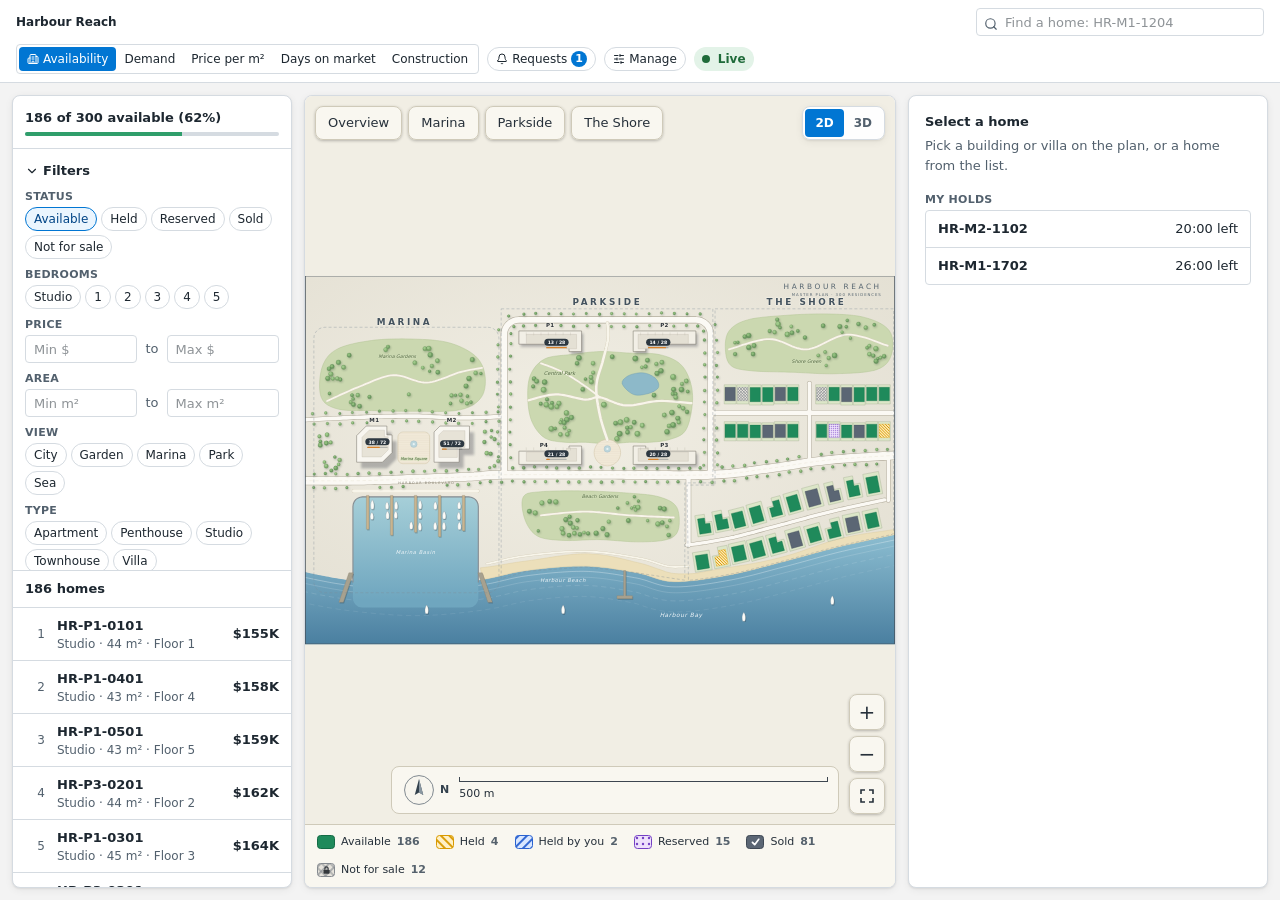
==== commit 5a1ea86f: "Publish build c28520d (living site plan: street lamps, shops, cars, walkers, boats; day and night)" ====
--- a/index.html
+++ b/index.html
@@ -6,7 +6,7 @@
     <meta name="viewport" content="width=device-width, initial-scale=1" />
     <link rel="icon" href="data:," />
     <title>Harbour Reach master plan</title>
-    <script type="module" crossorigin src="./assets/index-g3E_Xf2b.js"></script>
+    <script type="module" crossorigin src="./assets/index-DF2js887.js"></script>
     <link rel="stylesheet" crossorigin href="./assets/index-hR1QjczX.css">
   </head>
   <body>
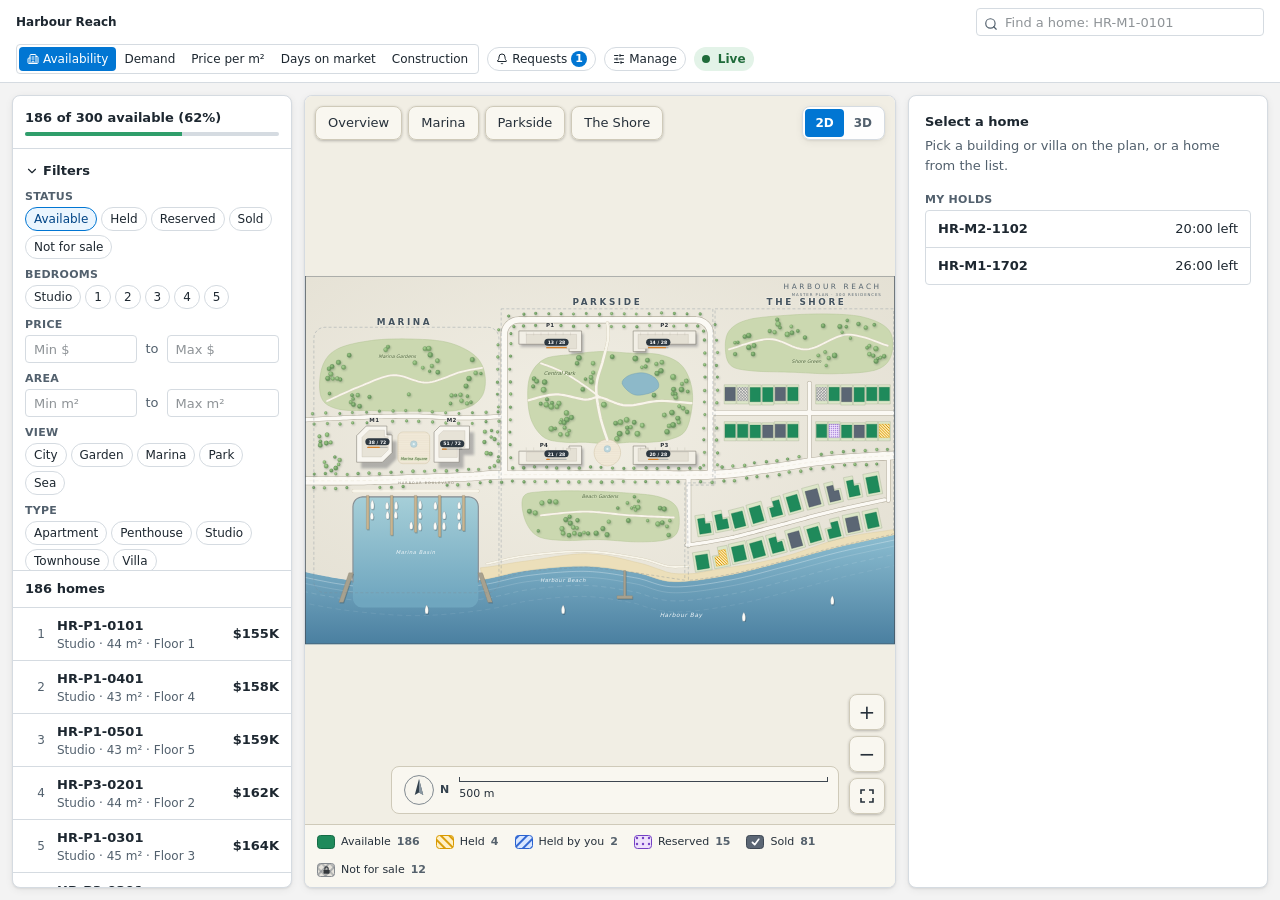
==== commit 392f3b12: "Publish build 8b4f988 (plan engine: any project from uploaded plans, plan studio, project list)" ====
--- a/index.html
+++ b/index.html
@@ -6,8 +6,8 @@
     <meta name="viewport" content="width=device-width, initial-scale=1" />
     <link rel="icon" href="data:," />
     <title>Harbour Reach master plan</title>
-    <script type="module" crossorigin src="./assets/index-DF2js887.js"></script>
-    <link rel="stylesheet" crossorigin href="./assets/index-hR1QjczX.css">
+    <script type="module" crossorigin src="./assets/index-B6P0j1KA.js"></script>
+    <link rel="stylesheet" crossorigin href="./assets/index-BQdbvhyx.css">
   </head>
   <body>
     <div id="root"></div>
--- a/assets/index-BQdbvhyx.css
+++ b/assets/index-BQdbvhyx.css
@@ -0,0 +1 @@
+.guest-root{--g-brand: #07566d;position:relative;display:flex;flex-direction:column;flex:1;height:100%;min-height:0;min-width:0;background:#eef3f5;color:#1d2730;font-size:16px;line-height:1.35;overflow:hidden;touch-action:manipulation}.guest-root button,.guest-root input,.guest-root textarea{font:inherit}.g-top{display:flex;align-items:center;justify-content:space-between;gap:12px;padding:10px 16px;background:#fff;border-bottom:1px solid #d5dbe1}.g-title{min-width:0}.g-brand{margin:0;font-size:22px;font-weight:700;color:var(--g-brand);line-height:1.1}.g-sub{margin:2px 0 0;font-size:14px;color:#52606d}.g-count{margin:0;text-align:right;font-size:14px;color:#52606d;white-space:nowrap}.g-count b{display:block;font-size:26px;line-height:1;color:#1f6b3a}.g-offline{margin:0;padding:8px 16px;background:#fdf1d6;color:#6b3a00;font-size:14px;font-weight:600}.g-filter-toggle{display:inline-flex;align-items:center;justify-content:center;gap:8px;min-height:44px;margin:8px 16px 0;padding:0 18px;align-self:flex-start;border-radius:999px;border:2px solid #b6c0c9;background:#fff;color:#1d2730;font-weight:600;cursor:pointer}.g-filter-toggle[aria-expanded=true]{border-color:var(--g-brand);color:var(--g-brand)}.g-filters{display:flex;flex-wrap:wrap;align-items:center;gap:8px 20px;padding:8px 16px 10px;background:#fff;border-bottom:1px solid #d5dbe1}#guest-filter-panel[hidden]{display:none}#guest-filter-panel{max-height:52%;overflow-y:auto;flex:none}.g-group{display:flex;flex-wrap:wrap;align-items:center;gap:6px 8px}.g-glabel{font-size:14px;font-weight:700;color:#52606d;min-width:74px}.g-chip{min-height:44px;padding:0 16px;border-radius:999px;border:2px solid #b6c0c9;background:#fff;color:#1d2730;font-weight:600;cursor:pointer;white-space:nowrap}.g-chip[aria-pressed=true]{background:var(--g-brand);border-color:var(--g-brand);color:#fff}.g-chip.g-clear{border-color:transparent;background:#eef3f5;color:var(--g-brand)}.g-chip:focus-visible,.g-btn:focus-visible,.g-filter-toggle:focus-visible,.g-field input:focus-visible,.g-field textarea:focus-visible,.g-consent input:focus-visible{outline:3px solid #1b5fd1;outline-offset:2px}.g-main{position:relative;display:flex;flex-direction:column;flex:1;min-height:0;gap:8px;padding:8px}.g-main[data-wide=true]{flex-direction:row;gap:12px;padding:12px}.g-plan{position:relative;flex:1;min-width:0;min-height:0;overflow:hidden;background:#fff;border-radius:12px;box-shadow:0 1px 4px #0000001f}.g-empty{position:absolute;left:50%;top:12px;transform:translate(-50%);width:max-content;max-width:calc(100% - 24px);padding:10px 18px;border-radius:999px;background:#fdf1d6;color:#6b3a00;font-weight:700;box-shadow:0 2px 8px #0000002e;z-index:5;text-align:center}.g-card{flex:none;display:flex;flex-direction:column;gap:10px;padding:14px 16px 16px;max-height:58%;overflow-y:auto;background:#fff;border-radius:12px;box-shadow:0 1px 4px #0000001f;overscroll-behavior:contain}.g-card[data-wide=true]{width:400px;max-height:none}.g-card[data-form=true][data-wide=false]{position:absolute;inset:8px;z-index:20;max-height:none}.g-card-head{display:flex;align-items:flex-start;justify-content:space-between;gap:12px}.g-card h2{margin:0;font-size:20px;line-height:1.15}.g-card h3{margin:4px 0 0;font-size:17px}.g-code{margin:2px 0 0;font-size:14px;color:#52606d}.g-price{margin:0;font-size:30px;font-weight:700;line-height:1}.g-asof{margin:-4px 0 0;font-size:13px;color:#52606d}.g-facts{display:grid;grid-template-columns:repeat(3,1fr);gap:8px 12px;margin:0}.g-facts dt{font-size:13px;color:#52606d}.g-facts dd{margin:0;font-weight:700;overflow-wrap:anywhere}.g-badge{display:inline-flex;align-self:flex-start;padding:4px 14px;border-radius:999px;font-size:14px;font-weight:700}.g-badge.ok{background:#e3f3e8;color:#1f6b3a}.g-gone{padding:12px 14px;border-radius:12px;background:#fdf1d6;color:#6b3a00}.g-similar{display:flex;flex-direction:column;gap:6px;margin:0;padding:0;list-style:none}.g-similar .g-btn{width:100%;justify-content:space-between}.g-actions{display:flex;flex-wrap:wrap;gap:8px}.g-btn{display:inline-flex;align-items:center;justify-content:center;gap:8px;min-height:44px;min-width:44px;padding:0 18px;border-radius:999px;border:2px solid #b6c0c9;background:#fff;color:#1d2730;font-weight:700;cursor:pointer}.g-btn:active{background:#e7edf1}.g-btn.primary{background:var(--g-brand);border-color:var(--g-brand);color:#fff}.g-btn.primary:active{background:#054152}.g-btn:disabled{opacity:.7;cursor:default}.g-btn.g-icon{padding:0;flex:none}.g-thanks{margin:0;padding:12px 14px;border-radius:12px;background:#e3f3e8;color:#1f6b3a;font-weight:600}.g-shared{margin:0;font-size:14px;color:#52606d;overflow-wrap:anywhere}.g-form{display:flex;flex-direction:column;gap:10px;padding-top:4px;border-top:1px solid #d5dbe1}.g-field{display:flex;flex-direction:column;gap:4px}.g-field label{font-size:14px;font-weight:600}.g-field input,.g-field textarea{min-height:44px;padding:8px 12px;border-radius:8px;border:2px solid #b6c0c9;background:#fff;color:inherit;width:100%;box-sizing:border-box;font-size:16px}.g-field input[aria-invalid=true],.g-field textarea[aria-invalid=true]{border-color:#b3261e}.g-hint{margin:-4px 0 0;font-size:13px;color:#52606d}.g-err{margin:0;font-size:14px;font-weight:600;color:#b3261e}.g-hp{position:absolute;left:-9999px;width:1px;height:1px;opacity:0;pointer-events:none}.g-consent{display:flex;align-items:flex-start;gap:10px;min-height:44px;font-size:14px;cursor:pointer}.g-consent input{flex:none;width:24px;height:24px;margin:10px 0 0}.g-consent span{padding:10px 0}.g-send{align-self:stretch}.guest-root .plan-chip,.guest-root .plan-btn,.guest-root .plan-back{min-height:44px;min-width:44px;font-size:16px;padding:0 14px}.guest-root .plan-ctl .plan-btn{width:44px;height:44px;padding:0;font-size:24px}.guest-root .plan-legend-item{min-height:32px;font-size:14px;padding:4px 10px;pointer-events:none}.guest-root .plan-back kbd{display:none}.guest-root .plan-view-sw{inset:auto auto 52px 8px;padding:3px}.guest-root .plan-view-sw button{min-height:44px;min-width:56px;font-size:16px}.guest-root [data-testid=plan-3d-notice]{inset:auto 8px 108px;font-size:14px}@media(min-width:900px){.g-brand{font-size:28px}.g-top{padding:12px 24px}.g-filters{padding:8px 24px 10px}#guest-filter-panel{max-height:none}}.g-all{display:inline-flex;align-items:center;min-height:44px;margin-top:2px;font-size:15px;font-weight:600;color:var(--g-brand)}.g-all:focus-visible{outline:3px solid #1b5fd1;outline-offset:2px}.kiosk-root{--k-text: clamp(20px, 1.5vw, 28px);--k-small: clamp(18px, 1.2vw, 22px);--k-target: clamp(56px, 4.2vw, 76px);--k-brand: #07566d;position:relative;display:flex;flex-direction:column;height:100%;min-height:0;background:#eef3f5;color:#1d2730;font-size:var(--k-text);line-height:1.3;user-select:none;-webkit-user-select:none;touch-action:manipulation}.kiosk-root button{font:inherit}.k-top{display:flex;align-items:center;justify-content:space-between;gap:24px;padding:14px 132px 14px 28px;background:#fff;border-bottom:1px solid #d5dbe1}.k-brand{font-size:clamp(26px,2.2vw,40px);font-weight:700;color:var(--k-brand);margin:0;line-height:1.1}.k-sub{margin:2px 0 0;font-size:var(--k-small);color:#52606d}.k-count{margin:0;text-align:right;font-size:var(--k-small);color:#52606d}.k-count b{display:block;font-size:clamp(30px,2.6vw,48px);line-height:1;color:#1f6b3a}.k-main{display:flex;flex:1;min-height:0;gap:14px;padding:14px}.k-main.k-stack{flex-direction:column}.k-plan{position:relative;flex:1;min-width:0;min-height:0;overflow:hidden;background:#fff;border-radius:12px;box-shadow:0 1px 4px #0000001f}.k-card{flex:none;display:flex;flex-direction:column;gap:14px;padding:20px 22px;width:clamp(360px,27vw,520px);overflow-y:auto;background:#fff;border-radius:12px;box-shadow:0 1px 4px #0000001f}.k-stack .k-card{width:auto;max-height:46%}.k-card-head{display:flex;align-items:flex-start;justify-content:space-between;gap:12px}.k-card h2{margin:0;font-size:clamp(24px,1.9vw,34px);line-height:1.15}.k-code{margin:2px 0 0;font-size:var(--k-small);color:#52606d}.k-price{font-size:clamp(34px,3vw,54px);font-weight:700;line-height:1;margin:0;color:#1d2730}.k-facts{display:grid;grid-template-columns:repeat(3,1fr);gap:12px 16px;margin:0}.k-facts dt{font-size:var(--k-small);color:#52606d}.k-facts dd{margin:0;font-weight:700}.k-badge{display:inline-flex;align-items:center;gap:8px;align-self:flex-start;padding:6px 16px;border-radius:999px;font-size:var(--k-small);font-weight:700}.k-badge.ok{background:#e3f3e8;color:#1f6b3a}.k-badge.no{background:#e8ebee;color:#3f4955}.k-btn{display:inline-flex;align-items:center;justify-content:center;gap:10px;min-height:var(--k-target);min-width:var(--k-target);padding:0 28px;border-radius:999px;border:2px solid #b6c0c9;background:#fff;color:#1d2730;font-weight:700;cursor:pointer}.k-btn:active{background:#e7edf1}.k-btn.primary{background:#07566d;border-color:#07566d;color:#fff}.k-btn.primary:active{background:#054152}.k-btn:disabled{opacity:.7;cursor:default}.k-btn:focus-visible,.k-chip:focus-visible{outline:3px solid #1b5fd1;outline-offset:2px}.k-thanks{margin:0;padding:16px 18px;border-radius:12px;background:#e3f3e8;color:#1f6b3a;font-weight:600}.k-oops{margin:0;padding:16px 18px;border-radius:12px;background:#fdf1d6;color:#6b3a00;font-weight:600}.k-bar{display:flex;flex-wrap:wrap;align-items:center;gap:8px 22px;padding:10px 16px 12px;background:#fff;border-top:1px solid #d5dbe1}.k-group{display:flex;flex-wrap:wrap;align-items:center;gap:8px}.k-glabel{font-size:var(--k-small);font-weight:700;color:#52606d;margin-right:2px}.k-chip{min-height:var(--k-target);padding:0 clamp(14px,1.1vw,22px);border-radius:999px;border:2px solid #b6c0c9;background:#fff;color:#1d2730;font-size:var(--k-text);font-weight:600;cursor:pointer;white-space:nowrap}.k-chip[aria-pressed=true]{background:#07566d;border-color:#07566d;color:#fff}.k-chip.clear{border-color:transparent;background:#eef3f5;color:#07566d;margin-left:auto}.k-empty{position:absolute;left:50%;top:18px;transform:translate(-50%);padding:12px 22px;border-radius:999px;background:#fdf1d6;color:#6b3a00;font-weight:700;box-shadow:0 2px 8px #0000002e;z-index:5}.k-attract{position:absolute;inset:0;z-index:40;display:flex;flex-direction:column;align-items:center;justify-content:flex-end;gap:14px;padding-bottom:6vh;cursor:pointer;border:0;background:linear-gradient(to top,#073240f5,#073240cc,#07324000 70%);color:#fff;width:100%}.k-attract h2{margin:0;font-size:clamp(40px,4.4vw,84px);line-height:1.05;text-align:center}.k-attract p{margin:0;font-size:clamp(22px,1.9vw,36px);text-align:center;opacity:.95}.k-attract .k-cta{margin-top:10px;padding:18px 56px;border-radius:999px;background:#fff;color:#07566d;font-size:clamp(28px,2.6vw,48px);font-weight:800;animation:k-pulse 2.2s ease-in-out infinite}@keyframes k-pulse{0%,to{transform:scale(1);box-shadow:0 0 #ffffff8c}50%{transform:scale(1.04);box-shadow:0 0 0 22px #fff0}}@media(prefers-reduced-motion:reduce){.k-attract .k-cta{animation:none}}.k-rest{position:absolute;inset:0;z-index:60;display:grid;place-items:center;text-align:center;padding:40px;background:#07566d;color:#fff}.k-rest h2{margin:0 0 12px;font-size:clamp(36px,3.4vw,64px)}.k-rest p{margin:0;font-size:clamp(24px,2vw,38px)}.kiosk-root .plan-chip,.kiosk-root .plan-btn,.kiosk-root .plan-back{min-height:56px;min-width:56px;font-size:20px;padding:0 20px}.kiosk-root .plan-ctl .plan-btn{width:56px;height:56px;padding:0;font-size:30px}.kiosk-root .plan-legend-item{min-height:44px;font-size:20px;padding:6px 14px;pointer-events:none}.kiosk-root .plan-legend{gap:8px}.kiosk-root .plan-legend-item b{font-size:20px}.kiosk-root .plan-back kbd{display:none}.k-bar[data-hidden=true]{visibility:hidden}.kiosk-root .plan-view-sw{top:12px;right:12px;padding:4px}.kiosk-root .plan-view-sw button{min-height:56px;min-width:84px;font-size:24px}.kiosk-root [data-testid=plan-3d-notice]{top:88px;font-size:20px}.k-qr{position:absolute;right:28px;bottom:28px;display:flex;flex-direction:column;align-items:center;gap:8px;padding:12px 12px 10px;border-radius:16px;background:#fff;color:#07566d;font-size:var(--k-small);font-weight:700;box-shadow:0 2px 12px #0000004d}.k-qr img{display:block;width:clamp(176px,11vw,240px);height:auto;aspect-ratio:1}.plan-root{--plan-ink: #10202e;--plan-sel: #0a1a2a;--plan-cmp: #c2185b;--plan-focus: #0a6fe0;--plan-glow: #ffb400;--plan-panel: rgba(250, 248, 242, .94);--plan-line: #cfcab9;--plan-text: #26303a;position:relative;width:100%;height:100%;min-height:240px;overflow:hidden;background:#f1eee4;display:flex;flex-direction:column;font-family:Segoe UI,system-ui,Helvetica,Arial,sans-serif;color:var(--plan-text);container-type:inline-size;user-select:none;-webkit-user-select:none}.plan-level-building{background:#f4f2ea}.plan-bar{flex:none;padding:10px 10px 0}.plan-stage{position:relative;flex:1 1 0;min-height:0;overflow:hidden}.plan-svg{position:absolute;inset:0;width:100%;height:100%;display:block;touch-action:none;outline:none;cursor:grab}.plan-svg.is-panning{cursor:grabbing}.plan-static .plan-svg{pointer-events:none;cursor:default}.plan-svg text{font-family:inherit;user-select:none}.scene{animation:plan-in .28s ease-out}@keyframes plan-in{0%{opacity:0}to{opacity:1}}.unit,.bld{outline:none;cursor:pointer}.unit .hit{fill:transparent;stroke:transparent;stroke-width:8;stroke-linejoin:round;pointer-events:all}.hit-pad{fill:transparent;stroke:none;pointer-events:all;width:calc(max(var(--w),var(--min) * var(--upp))*1px);height:calc(max(var(--h),var(--min) * var(--upp))*1px);x:calc((var(--cx) - max(var(--w),var(--min) * var(--upp)) / 2) * 1px);y:calc((var(--cy) - max(var(--h),var(--min) * var(--upp)) / 2) * 1px)}.plot .lot{fill:#dce6c8;stroke:#98a285;stroke-width:.9;stroke-linejoin:round}.plot .body{stroke-width:.9;stroke-linejoin:round;transition:transform .12s;transform-box:fill-box;transform-origin:center}.plot:hover .body{transform:scale(1.12)}.plot:hover .lot{fill:#cfdcb6}.cell .body{stroke-width:.8}.cell:hover .body{stroke:var(--plan-ink);stroke-width:1.4}.cell text{font-weight:700;pointer-events:none}.cell .sub{font-weight:600}.cell .badge{font-weight:800}.unit[data-dim] .lot,.unit[data-dim] .body,.unit[data-dim] .cell-ink{opacity:.25}.unit:focus-visible .body,.unit:focus-visible .lot{stroke:var(--plan-focus);stroke-width:3}.cell:focus-visible .body{stroke:var(--plan-focus);stroke-width:2.6}.unit:focus-visible{filter:drop-shadow(0 0 3px var(--plan-focus))}.bld .bld-body{stroke-width:1.3;stroke-linejoin:round;transition:fill .15s}.bld:hover .bld-body{fill:#fff;stroke:var(--plan-ink);stroke-width:2}.bld:focus-visible .bld-body{stroke:var(--plan-focus);stroke-width:3.5}.bld:focus-visible{filter:drop-shadow(0 0 4px var(--plan-focus))}.sel-ring{fill:none;stroke:var(--plan-sel);stroke-width:2.6;stroke-linejoin:round;pointer-events:none;paint-order:stroke}.plot .sel-ring{stroke-width:3;filter:drop-shadow(0 0 2px #fff)}.cmp-ring{fill:none;stroke:var(--plan-cmp);stroke-width:2.2;stroke-dasharray:5 3;stroke-linejoin:round;pointer-events:none}.glow-ring{fill:none;stroke:var(--plan-glow);stroke-width:3;stroke-linejoin:round;pointer-events:none;animation:plan-glow 1.4s ease-in-out infinite}@keyframes plan-glow{0%,to{stroke-opacity:1;stroke-width:2.4}50%{stroke-opacity:.35;stroke-width:5}}.flash-ring{fill:none;stroke:var(--plan-glow);stroke-width:3;pointer-events:none;transform-box:fill-box;transform-origin:center;animation:plan-flash .9s ease-out forwards}@keyframes plan-flash{0%{transform:scale(1);opacity:1}to{transform:scale(1.9);opacity:0}}.ghost{pointer-events:none;animation:plan-ghost .8s ease-out forwards}@keyframes plan-ghost{0%{opacity:1}to{opacity:0}}.rank circle{fill:#10202e;stroke:#fff;stroke-width:1.2}.rank text{fill:#fff;font-weight:800;text-anchor:middle}.plan-top{position:absolute;top:10px;left:10px;right:10px;display:flex;justify-content:flex-start;pointer-events:none}.plan-top>*{pointer-events:auto}.plan-zones{display:flex;gap:6px;flex-wrap:wrap}.plan-chip,.plan-btn{font:inherit;font-size:13px;color:var(--plan-text);background:var(--plan-panel);border:1px solid var(--plan-line);border-radius:8px;padding:6px 12px;cursor:pointer;box-shadow:0 1px 3px #00000040;user-select:none}.plan-chip:hover,.plan-btn:hover,.plan-legend-item:hover{background:#fff;border-color:#8a96a0}.plan-chip:focus-visible,.plan-btn:focus-visible,.plan-legend-item:focus-visible{outline:2px solid var(--plan-focus);outline-offset:2px}.plan-back{display:inline-flex;gap:8px;align-items:center;font-weight:600}.plan-back kbd{font:inherit;font-size:11px;padding:0 5px;border:1px solid var(--plan-line);border-radius:4px;color:#55616c}.plan-ctl{position:absolute;right:10px;bottom:10px;display:flex;flex-direction:column;gap:6px}.plan-ctl .plan-btn{width:36px;height:36px;padding:0;font-size:20px;line-height:1;display:grid;place-items:center}.plan-furniture{position:absolute;right:56px;bottom:10px;display:flex;align-items:center;gap:10px;padding:6px 10px;background:var(--plan-panel);border-radius:8px;border:1px solid var(--plan-line);pointer-events:none;font-size:11px}.plan-n{margin-left:-6px;font-weight:700;color:#33414d}.plan-scale{display:flex;flex-direction:column;gap:2px}.plan-scale-bar{height:5px;border:1px solid #3d4650;border-top:0;width:80px}.plan-legend{flex:none;display:flex;flex-wrap:wrap;gap:2px 4px;padding:5px 8px;background:var(--plan-panel);border-top:1px solid var(--plan-line)}.plan-legend-item{display:inline-flex;align-items:center;gap:6px;font:inherit;font-size:12px;color:var(--plan-text);background:transparent;border:1px solid transparent;border-radius:6px;padding:3px 7px;cursor:pointer}.plan-legend-item b{font-weight:700;color:#55616c;font-variant-numeric:tabular-nums}.plan-tip{position:absolute;left:0;top:0;pointer-events:none;background:#1e2a35;color:#fff;font-size:12px;padding:4px 8px;border-radius:6px;white-space:nowrap;box-shadow:0 2px 6px #00000059;z-index:3}.plan-tip[hidden]{display:none}@container (max-width: 700px){.plan-legend{padding:4px 6px}.plan-legend-item{padding:2px 5px;font-size:11px}}@container (max-width: 520px){.plan-chip{padding:5px 9px;font-size:12px}.plan-furniture{display:none}}@media(prefers-reduced-motion:reduce){.scene,.glow-ring,.flash-ring,.ghost{animation:none}.glow-ring{stroke-opacity:1}.flash-ring,.ghost{display:none}.plot .body{transition:none}}.wb-root{flex:1 1 0;min-height:0;container-type:size;background:#0d1923;color:#f3f6f8}.wb-frame{--u: max(8px, min(100cqw / 96, 100cqh / 54));--ink: #f3f6f8;--dim: #a9bccb;--panel: #152a3b;--edge: #25405a;--available: #46d79b;--held: #f5be4e;--reserved: #c4a3f7;--sold: #aab6c2;width:100%;height:100%;box-sizing:border-box;display:flex;flex-direction:column;gap:calc(var(--u) * .9);padding:calc(var(--u) * 1) calc(var(--u) * 1.3) calc(var(--u) * 1.1);font-size:calc(var(--u) * 1.1);line-height:1.25}.wb-frame h1,.wb-frame h2,.wb-frame p,.wb-frame ul{margin:0;padding:0}.wb-frame ul{list-style:none}.wb-head{display:flex;align-items:center;justify-content:space-between}.wb-head h1{font-size:calc(var(--u) * 1.9);font-weight:600;letter-spacing:.01em}.wb-head h1 span{margin-left:calc(var(--u) * .8);font-size:calc(var(--u) * 1.3);font-weight:400;color:var(--dim)}.wb-live{display:flex;align-items:center;gap:calc(var(--u) * .6);font-size:calc(var(--u) * 1.3);color:var(--dim)}.wb-live i{width:calc(var(--u) * .7);height:calc(var(--u) * .7);border-radius:50%;background:var(--available);animation:wb-pulse 2.4s ease-in-out infinite}.wb-live b{margin-left:calc(var(--u) * .8);font-size:calc(var(--u) * 1.9);font-weight:600;color:var(--ink)}.wb-live.wb-off{color:var(--held)}.wb-live.wb-off i{background:var(--held);animation:none}.wb-kpis{display:grid;grid-template-columns:repeat(4,1fr);gap:calc(var(--u) * .9)}.wb-kpi{background:var(--panel);border:1px solid var(--edge);border-top:calc(var(--u) * .3) solid var(--accent, var(--edge));border-radius:calc(var(--u) * .5);padding:calc(var(--u) * .7) calc(var(--u) * 1.1) calc(var(--u) * .6);min-width:0}.wb-available{--accent: var(--available)}.wb-held{--accent: var(--held)}.wb-reserved{--accent: var(--reserved)}.wb-value{--accent: var(--ink)}.wb-kpi-label{font-size:calc(var(--u) * 1.2);font-weight:600;letter-spacing:.08em;text-transform:uppercase;color:var(--dim)}.wb-kpi-value{font-size:calc(var(--u) * 5.6);font-weight:700;line-height:1.05;color:var(--accent);white-space:nowrap}.wb-kpi-sub{font-size:calc(var(--u) * 1.1);color:var(--dim);white-space:nowrap;overflow:hidden;text-overflow:ellipsis}.wb-main{flex:1 1 0;min-height:0;display:flex;gap:calc(var(--u) * .9)}.wb-plan{flex:1 1 0;min-width:0;position:relative;overflow:hidden;border-radius:calc(var(--u) * .5);border:1px solid var(--edge);background:#f7f4ec}.wb-side{flex:0 0 31%;min-width:0;display:flex;flex-direction:column;gap:calc(var(--u) * .9)}.wb-panel{background:var(--panel);border:1px solid var(--edge);border-radius:calc(var(--u) * .5);padding:calc(var(--u) * .8) calc(var(--u) * 1.1);min-height:0;overflow:hidden}.wb-panel h2{font-size:calc(var(--u) * 1.3);font-weight:600;letter-spacing:.08em;text-transform:uppercase;color:var(--dim);margin-bottom:calc(var(--u) * .5)}.wb-panel h2 span{margin-left:calc(var(--u) * .5);font-weight:400;letter-spacing:.02em;text-transform:none}.wb-empty{font-size:calc(var(--u) * 1.5);color:var(--dim);padding:calc(var(--u) * .6) 0}.wb-more{font-size:calc(var(--u) * 1.1);color:var(--dim)}.wb-ending{flex:0 0 auto}.wb-ending li{display:flex;align-items:baseline;gap:calc(var(--u) * .8);padding:calc(var(--u) * .25) 0;border-bottom:1px solid var(--edge)}.wb-ending li:last-child{border-bottom:0}.wb-code{font-size:calc(var(--u) * 1.6);font-weight:700}.wb-holder{flex:1;min-width:0;font-size:calc(var(--u) * 1.2);color:var(--dim);white-space:nowrap;overflow:hidden;text-overflow:ellipsis}.wb-left{font-size:calc(var(--u) * 2.2);font-weight:700;color:var(--held)}.wb-urgent .wb-left{color:#ff8f7a}.wb-ticker{flex:1 1 0;display:flex;flex-direction:column}.wb-ticker ul{flex:1;min-height:0;overflow:hidden}.wb-ticker li{display:flex;align-items:baseline;gap:calc(var(--u) * .7);padding:calc(var(--u) * .42) 0;border-bottom:1px solid var(--edge);animation:wb-in .7s ease-out}.wb-dot{flex:0 0 auto;width:calc(var(--u) * .7);height:calc(var(--u) * .7);border-radius:50%;background:var(--sold);align-self:center}.wb-tone-available .wb-dot{background:var(--available)}.wb-tone-held .wb-dot{background:var(--held)}.wb-tone-reserved .wb-dot{background:var(--reserved)}.wb-line{flex:1;min-width:0;font-size:calc(var(--u) * 1.5);overflow-wrap:anywhere}.wb-line b{font-weight:700}.wb-time{flex:0 0 auto;font-size:calc(var(--u) * 1.15);color:var(--dim)}body:has(.wb-root) [aria-live=polite]>div{display:none}@keyframes wb-in{0%{opacity:0;transform:translateY(calc(var(--u) * -.6))}to{opacity:1;transform:none}}@keyframes wb-pulse{0%,to{opacity:1}50%{opacity:.35}}@media(prefers-reduced-motion:reduce){.wb-live i,.wb-ticker li{animation:none}}.wb-plan{display:flex;flex-direction:column}.wb-plan-view{flex:1 1 0;min-height:0;position:relative}.wb-plan-view>*{position:absolute;inset:0}.wb-legend{display:flex;flex-wrap:wrap;gap:calc(var(--u) * .4) calc(var(--u) * 1.6);padding:calc(var(--u) * .6) calc(var(--u) * 1) calc(var(--u) * .6);background:#101f2b;border-top:1px solid var(--edge);font-size:calc(var(--u) * 1.25);color:var(--dim)}.wb-legend li{display:flex;align-items:center;gap:calc(var(--u) * .5)}.wb-legend b{color:var(--ink);font-size:calc(var(--u) * 1.4)}.wb-sw{width:calc(var(--u) * 1.1);height:calc(var(--u) * 1.1);border-radius:3px;background:#1f8a5b;border:1px solid rgb(255 255 255 / .25)}.wb-sw-held{background:repeating-linear-gradient(45deg,#fff0c6 0 3px,#d99a00 3px 5px)}.wb-sw-reserved{background:radial-gradient(#7440c4 1.2px,#eee1fb 1.6px) 0 0 / 5px 5px}.wb-sw-sold{background:#5b6674}.wb-sw-off-sale{background:#e6e3dc}@layer properties{@supports (((-webkit-hyphens:none)) and (not (margin-trim:block))) or ((-moz-orient:inline) and (not (color:rgb(from red r g b)))){*,:before,:after,::backdrop{--tw-rotate-x:initial;--tw-rotate-y:initial;--tw-rotate-z:initial;--tw-skew-x:initial;--tw-skew-y:initial;--tw-divide-y-reverse:0;--tw-border-style:solid;--tw-font-weight:initial;--tw-shadow:0 0 #0000;--tw-shadow-color:initial;--tw-shadow-alpha:100%;--tw-inset-shadow:0 0 #0000;--tw-inset-shadow-color:initial;--tw-inset-shadow-alpha:100%;--tw-ring-color:initial;--tw-ring-shadow:0 0 #0000;--tw-inset-ring-color:initial;--tw-inset-ring-shadow:0 0 #0000;--tw-ring-inset:initial;--tw-ring-offset-width:0px;--tw-ring-offset-color:#fff;--tw-ring-offset-shadow:0 0 #0000;--tw-outline-style:solid;--tw-blur:initial;--tw-brightness:initial;--tw-contrast:initial;--tw-grayscale:initial;--tw-hue-rotate:initial;--tw-invert:initial;--tw-opacity:initial;--tw-saturate:initial;--tw-sepia:initial;--tw-drop-shadow:initial;--tw-drop-shadow-color:initial;--tw-drop-shadow-alpha:100%;--tw-drop-shadow-size:initial;--tw-ease:initial;--tw-tracking:initial}}}@layer theme{:root,:host{--font-sans:"Segoe UI", system-ui, -apple-system, Helvetica, Arial, sans-serif;--font-mono:ui-monospace, SFMono-Regular, Menlo, Monaco, Consolas, "Liberation Mono", "Courier New", monospace;--color-black:#000;--color-white:#fff;--spacing:.25rem;--container-sm:24rem;--text-xs:11px;--text-xs--line-height:16px;--text-sm:12px;--text-sm--line-height:16px;--text-base:13px;--text-base--line-height:20px;--text-lg:16px;--text-lg--line-height:24px;--text-xl:20px;--text-xl--line-height:28px;--font-weight-normal:400;--font-weight-medium:500;--font-weight-semibold:600;--font-weight-bold:700;--tracking-wide:.025em;--radius-sm:4px;--radius-md:8px;--ease-in:cubic-bezier(.4, 0, 1, 1);--ease-out:cubic-bezier(0, 0, .2, 1);--animate-spin:spin 1s linear infinite;--default-transition-duration:.15s;--default-transition-timing-function:cubic-bezier(.4, 0, .2, 1);--default-font-family:var(--font-sans);--default-mono-font-family:var(--font-mono);--color-ink:#1d2730;--color-ink-soft:#52606d;--color-surface:#fff;--color-surface-alt:#f3f5f7;--color-line:#d5dbe1;--color-brand-strong:#07566d;--color-focus:#1b5fd1;--color-st-available:#2f9e6b;--color-st-held:#e0a21b;--color-st-off-sale:#b7c0c9;--color-warn:#8f4a00;--color-danger:#c0392b;--color-primary:#0176d3;--color-primary-strong:#014486;--color-primary-soft:#eaf5fe;--color-amber-soft:#fdf1d6;--color-danger-soft:#fdecea;--color-ok:#1f6b3a;--color-ok-soft:#e3f3e8;--color-chrome:#f3f3f3;--shadow-panel:0 1px 2px #00000014, 0 2px 8px #0000000f;--shadow-pop:0 4px 16px #00000029}}@layer base{*,:after,:before,::backdrop{box-sizing:border-box;border:0 solid;margin:0;padding:0}::file-selector-button{box-sizing:border-box;border:0 solid;margin:0;padding:0}html,:host{-webkit-text-size-adjust:100%;tab-size:4;line-height:1.5;font-family:var(--default-font-family,-apple-system, BlinkMacSystemFont, "Segoe UI", Roboto, "Helvetica Neue", "Noto Sans", Arial, sans-serif, "Apple Color Emoji", "Segoe UI Emoji", "Segoe UI Symbol", "Noto Color Emoji");font-feature-settings:var(--default-font-feature-settings,normal);font-variation-settings:var(--default-font-variation-settings,normal);-webkit-tap-highlight-color:transparent}hr{height:0;color:inherit;border-top-width:1px}abbr:where([title]){-webkit-text-decoration:underline dotted;text-decoration:underline dotted}h1,h2,h3,h4,h5,h6{font-size:inherit;font-weight:inherit}a{color:inherit;-webkit-text-decoration:inherit;text-decoration:inherit}b,strong{font-weight:bolder}code,kbd,samp,pre{font-family:var(--default-mono-font-family,ui-monospace, SFMono-Regular, Menlo, Monaco, Consolas, "Liberation Mono", "Courier New", monospace);font-feature-settings:var(--default-mono-font-feature-settings,normal);font-variation-settings:var(--default-mono-font-variation-settings,normal);font-size:1em}small{font-size:80%}sub,sup{vertical-align:baseline;font-size:75%;line-height:0;position:relative}sub{bottom:-.25em}sup{top:-.5em}table{text-indent:0;border-color:inherit;border-collapse:collapse}:-moz-focusring:where(:not(iframe)){outline:auto}progress{vertical-align:baseline}summary{display:list-item}ol,ul,menu{list-style:none}img,svg,video,canvas,audio,iframe,embed,object{vertical-align:middle;display:block}img,video{max-width:100%;height:auto}button,input,select,optgroup,textarea{font:inherit;font-feature-settings:inherit;font-variation-settings:inherit;letter-spacing:inherit;color:inherit;opacity:1;background-color:#0000;border-radius:0}::file-selector-button{font:inherit;font-feature-settings:inherit;font-variation-settings:inherit;letter-spacing:inherit;color:inherit;opacity:1;background-color:#0000;border-radius:0}:where(select:is([multiple],[size])) optgroup{font-weight:bolder}:where(select:is([multiple],[size])) optgroup option{padding-inline-start:20px}::file-selector-button{margin-inline-end:4px}::placeholder{opacity:1}@supports (not ((-webkit-appearance:-apple-pay-button))) or (contain-intrinsic-size:1px){::placeholder{color:currentColor}@supports (color:color-mix(in lab,red,red)){::placeholder{color:color-mix(in oklab,currentcolor 50%,transparent)}}}textarea{resize:vertical}::-webkit-search-decoration{-webkit-appearance:none}::-webkit-date-and-time-value{min-height:1lh;text-align:inherit}::-webkit-datetime-edit{display:inline-flex}::-webkit-datetime-edit-fields-wrapper{padding:0}::-webkit-datetime-edit{padding-block:0}::-webkit-datetime-edit-year-field{padding-block:0}::-webkit-datetime-edit-month-field{padding-block:0}::-webkit-datetime-edit-day-field{padding-block:0}::-webkit-datetime-edit-hour-field{padding-block:0}::-webkit-datetime-edit-minute-field{padding-block:0}::-webkit-datetime-edit-second-field{padding-block:0}::-webkit-datetime-edit-millisecond-field{padding-block:0}::-webkit-datetime-edit-meridiem-field{padding-block:0}::-webkit-calendar-picker-indicator{line-height:1}:-moz-ui-invalid{box-shadow:none}button,input:where([type=button],[type=reset],[type=submit]){appearance:button}::file-selector-button{appearance:button}::-webkit-inner-spin-button{height:auto}::-webkit-outer-spin-button{height:auto}[hidden]:where(:not([hidden=until-found])){display:none!important}}@layer components{.btn{height:calc(var(--spacing) * 8);cursor:pointer;justify-content:center;align-items:center;gap:calc(var(--spacing) * 2);border-radius:var(--radius-sm);border-style:var(--tw-border-style);border-width:1px;border-color:var(--color-line);background-color:var(--color-surface);padding-inline:calc(var(--spacing) * 3);--tw-font-weight:var(--font-weight-medium);font-weight:var(--font-weight-medium);color:var(--color-ink);display:inline-flex}.btn:hover:not(:disabled){background-color:var(--color-surface-alt)}.btn:disabled{cursor:not-allowed;opacity:.55}.btn-primary{border-color:var(--color-primary);background-color:var(--color-primary);color:var(--color-white)}.btn-primary:hover:not(:disabled){border-color:var(--color-primary-strong);background-color:var(--color-primary-strong)}.btn-sm{height:calc(var(--spacing) * 6);padding-inline:calc(var(--spacing) * 2);font-size:var(--text-sm);line-height:var(--tw-leading,var(--text-sm--line-height))}.link{cursor:pointer;border-style:var(--tw-border-style);--tw-font-weight:var(--font-weight-medium);font-weight:var(--font-weight-medium);color:var(--color-primary);background-color:#0000;border-width:0;padding:0;text-decoration-line:underline}.chip{height:calc(var(--spacing) * 6);cursor:pointer;align-items:center;gap:var(--spacing);border-style:var(--tw-border-style);border-width:1px;border-color:var(--color-line);background-color:var(--color-surface);padding-inline:calc(var(--spacing) * 2);font-size:var(--text-sm);line-height:var(--tw-leading,var(--text-sm--line-height));white-space:nowrap;color:var(--color-ink);border-radius:2147483647px;display:inline-flex}.chip:hover{background-color:var(--color-surface-alt)}.chip[aria-pressed=true],.chip.on{border-color:var(--color-primary);background-color:var(--color-primary-soft);color:var(--color-primary-strong)}.field{height:calc(var(--spacing) * 7);border-radius:var(--radius-sm);border-style:var(--tw-border-style);border-width:1px;border-color:var(--color-line);background-color:var(--color-surface);width:100%;min-width:0;padding-inline:calc(var(--spacing) * 2);color:var(--color-ink)}.label{margin-bottom:calc(var(--spacing) * .5);font-size:var(--text-xs);line-height:var(--tw-leading,var(--text-xs--line-height));--tw-font-weight:var(--font-weight-semibold);font-weight:var(--font-weight-semibold);--tw-tracking:var(--tracking-wide);letter-spacing:var(--tracking-wide);color:var(--color-ink-soft);text-transform:uppercase;display:block}.panel{border-radius:var(--radius-md);border-style:var(--tw-border-style);border-width:1px;border-color:var(--color-line);background-color:var(--color-surface);--tw-shadow:0 1px 2px var(--tw-shadow-color,#00000014), 0 2px 8px var(--tw-shadow-color,#0000000f);box-shadow:var(--tw-inset-shadow),var(--tw-inset-ring-shadow),var(--tw-ring-offset-shadow),var(--tw-ring-shadow),var(--tw-shadow)}}@layer utilities{.pointer-events-auto{pointer-events:auto}.pointer-events-none{pointer-events:none}.invisible{visibility:hidden}.visible{visibility:visible}.sr-only{clip-path:inset(50%);white-space:nowrap;border-width:0;width:1px;height:1px;margin:-1px;padding:0;position:absolute;overflow:hidden}.absolute{position:absolute}.fixed{position:fixed}.relative{position:relative}.static{position:static}.sticky{position:sticky}.inset-0{inset:0}.top-0{top:0}.top-2\.5{top:calc(var(--spacing) * 2.5)}.top-8{top:calc(var(--spacing) * 8)}.top-9{top:calc(var(--spacing) * 9)}.top-12{top:calc(var(--spacing) * 12)}.top-14{top:calc(var(--spacing) * 14)}.top-\[9px\]{top:9px}.right-0{right:0}.right-2\.5{right:calc(var(--spacing) * 2.5)}.right-4{right:calc(var(--spacing) * 4)}.left-0{left:0}.left-2{left:calc(var(--spacing) * 2)}.z-10{z-index:10}.z-30{z-index:30}.z-50{z-index:50}.z-\[70\]{z-index:70}.order-3{order:3}.container{width:100%}@media(min-width:40rem){.container{max-width:40rem}}@media(min-width:48rem){.container{max-width:48rem}}@media(min-width:64rem){.container{max-width:64rem}}@media(min-width:80rem){.container{max-width:80rem}}@media(min-width:96rem){.container{max-width:96rem}}.m-0{margin:0}.mt-0\.5{margin-top:calc(var(--spacing) * .5)}.mt-1{margin-top:var(--spacing)}.mt-2{margin-top:calc(var(--spacing) * 2)}.mt-3{margin-top:calc(var(--spacing) * 3)}.mt-\[3px\]{margin-top:3px}.-mr-1{margin-right:calc(var(--spacing) * -1)}.mr-1{margin-right:var(--spacing)}.mr-3{margin-right:calc(var(--spacing) * 3)}.\!mb-0{margin-bottom:0!important}.mb-1{margin-bottom:var(--spacing)}.mb-2{margin-bottom:calc(var(--spacing) * 2)}.mb-4{margin-bottom:calc(var(--spacing) * 4)}.ml-2{margin-left:calc(var(--spacing) * 2)}.block{display:block}.flex{display:flex}.grid{display:grid}.hidden{display:none}.inline{display:inline}.inline-block{display:inline-block}.inline-flex{display:inline-flex}.table{display:table}.\!h-6{height:calc(var(--spacing) * 6)!important}.h-1{height:var(--spacing)}.h-2{height:calc(var(--spacing) * 2)}.h-3{height:calc(var(--spacing) * 3)}.h-5{height:calc(var(--spacing) * 5)}.h-6{height:calc(var(--spacing) * 6)}.h-7{height:calc(var(--spacing) * 7)}.h-20{height:calc(var(--spacing) * 20)}.h-40{height:calc(var(--spacing) * 40)}.h-120{height:calc(var(--spacing) * 120)}.h-868{height:calc(var(--spacing) * 868)}.h-full{height:100%}.max-h-56{max-height:calc(var(--spacing) * 56)}.max-h-64{max-height:calc(var(--spacing) * 64)}.max-h-80{max-height:calc(var(--spacing) * 80)}.max-h-\[38\%\]{max-height:38%}.max-h-\[44\%\]{max-height:44%}.max-h-\[60\%\]{max-height:60%}.max-h-\[calc\(100vh-24px\)\]{max-height:calc(100vh - 24px)}.min-h-0{min-height:0}.min-h-6{min-height:calc(var(--spacing) * 6)}.min-h-\[420px\]{min-height:420px}.\!w-16{width:calc(var(--spacing) * 16)!important}.\!w-64{width:calc(var(--spacing) * 64)!important}.\!w-auto{width:auto!important}.w-2{width:calc(var(--spacing) * 2)}.w-4{width:calc(var(--spacing) * 4)}.w-5{width:calc(var(--spacing) * 5)}.w-6{width:calc(var(--spacing) * 6)}.w-7{width:calc(var(--spacing) * 7)}.w-24{width:calc(var(--spacing) * 24)}.w-28{width:calc(var(--spacing) * 28)}.w-32{width:calc(var(--spacing) * 32)}.w-52{width:calc(var(--spacing) * 52)}.w-56{width:calc(var(--spacing) * 56)}.w-72{width:calc(var(--spacing) * 72)}.w-80{width:calc(var(--spacing) * 80)}.w-\[280px\]{width:280px}.w-\[300px\]{width:300px}.w-\[340px\]{width:340px}.w-\[360px\]{width:360px}.w-\[min\(24rem\,calc\(100vw-2rem\)\)\]{width:min(24rem,100vw - 2rem)}.w-\[min\(300px\,calc\(100vw-16px\)\)\]{width:min(300px,100vw - 16px)}.w-\[min\(340px\,calc\(100vw-32px\)\)\]{width:min(340px,100vw - 32px)}.w-full{width:100%}.max-w-\[calc\(100vw-24px\)\]{max-width:calc(100vw - 24px)}.max-w-full{max-width:100%}.max-w-sm{max-width:var(--container-sm)}.min-w-0{min-width:0}.min-w-4{min-width:calc(var(--spacing) * 4)}.min-w-9{min-width:calc(var(--spacing) * 9)}.min-w-14{min-width:calc(var(--spacing) * 14)}.flex-1{flex:1}.shrink-0{flex-shrink:0}.grow{flex-grow:1}.basis-48{flex-basis:calc(var(--spacing) * 48)}.basis-60{flex-basis:calc(var(--spacing) * 60)}.border-collapse{border-collapse:collapse}.-rotate-90{rotate:-90deg}.transform{transform:var(--tw-rotate-x, ) var(--tw-rotate-y, ) var(--tw-rotate-z, ) var(--tw-skew-x, ) var(--tw-skew-y, )}.animate-spin{animation:var(--animate-spin)}.cursor-default{cursor:default}.cursor-pointer{cursor:pointer}.resize{resize:both}.list-none{list-style-type:none}.grid-cols-2{grid-template-columns:repeat(2,minmax(0,1fr))}.grid-cols-3{grid-template-columns:repeat(3,minmax(0,1fr))}.grid-cols-\[max-content_minmax\(0\,1fr\)\]{grid-template-columns:max-content minmax(0,1fr)}.grid-rows-\[auto_minmax\(0\,1fr\)\]{grid-template-rows:auto minmax(0,1fr)}.flex-col{flex-direction:column}.flex-wrap{flex-wrap:wrap}.place-items-center{place-items:center}.content-start{align-content:flex-start}.items-baseline{align-items:baseline}.items-center{align-items:center}.items-end{align-items:flex-end}.items-start{align-items:flex-start}.justify-between{justify-content:space-between}.justify-center{justify-content:center}.justify-end{justify-content:flex-end}.gap-0\.5{gap:calc(var(--spacing) * .5)}.gap-1{gap:var(--spacing)}.gap-2{gap:calc(var(--spacing) * 2)}.gap-3{gap:calc(var(--spacing) * 3)}.gap-4{gap:calc(var(--spacing) * 4)}.gap-x-3{column-gap:calc(var(--spacing) * 3)}.gap-x-4{column-gap:calc(var(--spacing) * 4)}.gap-x-6{column-gap:calc(var(--spacing) * 6)}.gap-y-1{row-gap:var(--spacing)}.gap-y-2{row-gap:calc(var(--spacing) * 2)}.gap-y-3{row-gap:calc(var(--spacing) * 3)}:where(.divide-y>:not(:last-child)){--tw-divide-y-reverse:0;border-bottom-style:var(--tw-border-style);border-top-style:var(--tw-border-style);border-top-width:calc(1px * var(--tw-divide-y-reverse));border-bottom-width:calc(1px * calc(1 - var(--tw-divide-y-reverse)))}:where(.divide-line>:not(:last-child)){border-color:var(--color-line)}.self-start{align-self:flex-start}.truncate{text-overflow:ellipsis;white-space:nowrap;overflow:hidden}.overflow-auto{overflow:auto}.overflow-hidden{overflow:hidden}.overflow-x-auto{overflow-x:auto}.overflow-y-auto{overflow-y:auto}.\!rounded-sm{border-radius:var(--radius-sm)!important}.rounded{border-radius:.25rem}.rounded-\[2px\]{border-radius:2px}.rounded-\[3px\]{border-radius:3px}.rounded-full{border-radius:2147483647px}.rounded-md{border-radius:var(--radius-md)}.rounded-sm{border-radius:var(--radius-sm)}.\!border-0{border-style:var(--tw-border-style)!important;border-width:0!important}.border{border-style:var(--tw-border-style);border-width:1px}.border-0{border-style:var(--tw-border-style);border-width:0}.border-t{border-top-style:var(--tw-border-style);border-top-width:1px}.border-b{border-bottom-style:var(--tw-border-style);border-bottom-width:1px}.\!border-warn{border-color:var(--color-warn)!important}.border-black\/20{border-color:#0003}@supports (color:color-mix(in lab,red,red)){.border-black\/20{border-color:color-mix(in oklab,var(--color-black) 20%,transparent)}}.border-danger{border-color:var(--color-danger)}.border-danger\/30{border-color:#c0392b4d}@supports (color:color-mix(in lab,red,red)){.border-danger\/30{border-color:color-mix(in oklab,var(--color-danger) 30%,transparent)}}.border-line{border-color:var(--color-line)}.border-ok\/30{border-color:#1f6b3a4d}@supports (color:color-mix(in lab,red,red)){.border-ok\/30{border-color:color-mix(in oklab,var(--color-ok) 30%,transparent)}}.border-primary{border-color:var(--color-primary)}.border-primary\/30{border-color:#0176d34d}@supports (color:color-mix(in lab,red,red)){.border-primary\/30{border-color:color-mix(in oklab,var(--color-primary) 30%,transparent)}}.border-surface-alt{border-color:var(--color-surface-alt)}.border-warn\/30{border-color:#8f4a004d}@supports (color:color-mix(in lab,red,red)){.border-warn\/30{border-color:color-mix(in oklab,var(--color-warn) 30%,transparent)}}.\!bg-amber-soft{background-color:var(--color-amber-soft)!important}.bg-\[\#10202e\]{background-color:#10202e}.bg-\[\#e8ebee\]{background-color:#e8ebee}.bg-\[\#eceae4\]{background-color:#eceae4}.bg-\[\#f1e8fb\]{background-color:#f1e8fb}.bg-amber-soft{background-color:var(--color-amber-soft)}.bg-chrome{background-color:var(--color-chrome)}.bg-danger{background-color:var(--color-danger)}.bg-danger-soft{background-color:var(--color-danger-soft)}.bg-ink-soft{background-color:var(--color-ink-soft)}.bg-line{background-color:var(--color-line)}.bg-ok{background-color:var(--color-ok)}.bg-ok-soft{background-color:var(--color-ok-soft)}.bg-primary{background-color:var(--color-primary)}.bg-primary-soft{background-color:var(--color-primary-soft)}.bg-st-available{background-color:var(--color-st-available)}.bg-st-held{background-color:var(--color-st-held)}.bg-surface{background-color:var(--color-surface)}.bg-surface-alt{background-color:var(--color-surface-alt)}.bg-surface\/95{background-color:#fffffff2}@supports (color:color-mix(in lab,red,red)){.bg-surface\/95{background-color:color-mix(in oklab,var(--color-surface) 95%,transparent)}}.bg-transparent{background-color:#0000}.bg-warn{background-color:var(--color-warn)}.p-0{padding:0}.p-0\.5{padding:calc(var(--spacing) * .5)}.p-2{padding:calc(var(--spacing) * 2)}.p-3{padding:calc(var(--spacing) * 3)}.p-4{padding:calc(var(--spacing) * 4)}.p-5{padding:calc(var(--spacing) * 5)}.p-6{padding:calc(var(--spacing) * 6)}.\!px-1{padding-inline:var(--spacing)!important}.px-1{padding-inline:var(--spacing)}.px-2{padding-inline:calc(var(--spacing) * 2)}.px-2\.5{padding-inline:calc(var(--spacing) * 2.5)}.px-3{padding-inline:calc(var(--spacing) * 3)}.px-4{padding-inline:calc(var(--spacing) * 4)}.px-5{padding-inline:calc(var(--spacing) * 5)}.py-1{padding-block:var(--spacing)}.py-2{padding-block:calc(var(--spacing) * 2)}.py-3{padding-block:calc(var(--spacing) * 3)}.py-4{padding-block:calc(var(--spacing) * 4)}.pr-3{padding-right:calc(var(--spacing) * 3)}.pb-1{padding-bottom:var(--spacing)}.pl-7{padding-left:calc(var(--spacing) * 7)}.text-center{text-align:center}.text-left{text-align:left}.text-right{text-align:right}.align-top{vertical-align:top}.text-base{font-size:var(--text-base);line-height:var(--tw-leading,var(--text-base--line-height))}.text-lg{font-size:var(--text-lg);line-height:var(--tw-leading,var(--text-lg--line-height))}.text-sm{font-size:var(--text-sm);line-height:var(--tw-leading,var(--text-sm--line-height))}.text-xl{font-size:var(--text-xl);line-height:var(--tw-leading,var(--text-xl--line-height))}.text-xs{font-size:var(--text-xs);line-height:var(--tw-leading,var(--text-xs--line-height))}.font-bold{--tw-font-weight:var(--font-weight-bold);font-weight:var(--font-weight-bold)}.font-medium{--tw-font-weight:var(--font-weight-medium);font-weight:var(--font-weight-medium)}.font-normal{--tw-font-weight:var(--font-weight-normal);font-weight:var(--font-weight-normal)}.font-semibold{--tw-font-weight:var(--font-weight-semibold);font-weight:var(--font-weight-semibold)}.break-all{word-break:break-all}.\!text-warn{color:var(--color-warn)!important}.text-\[\#3f4955\]{color:#3f4955}.text-\[\#4a4d50\]{color:#4a4d50}.text-\[\#5a2f9a\]{color:#5a2f9a}.text-danger{color:var(--color-danger)}.text-inherit{color:inherit}.text-ink{color:var(--color-ink)}.text-ink-soft{color:var(--color-ink-soft)}.text-ok{color:var(--color-ok)}.text-primary{color:var(--color-primary)}.text-primary-strong{color:var(--color-primary-strong)}.text-warn{color:var(--color-warn)}.text-white{color:var(--color-white)}.italic{font-style:italic}.shadow{--tw-shadow:0 1px 3px 0 var(--tw-shadow-color,#0000001a), 0 1px 2px -1px var(--tw-shadow-color,#0000001a);box-shadow:var(--tw-inset-shadow),var(--tw-inset-ring-shadow),var(--tw-ring-offset-shadow),var(--tw-ring-shadow),var(--tw-shadow)}.shadow-panel{--tw-shadow:0 1px 2px var(--tw-shadow-color,#00000014), 0 2px 8px var(--tw-shadow-color,#0000000f);box-shadow:var(--tw-inset-shadow),var(--tw-inset-ring-shadow),var(--tw-ring-offset-shadow),var(--tw-ring-shadow),var(--tw-shadow)}.shadow-pop{--tw-shadow:0 4px 16px var(--tw-shadow-color,#00000029);box-shadow:var(--tw-inset-shadow),var(--tw-inset-ring-shadow),var(--tw-ring-offset-shadow),var(--tw-ring-shadow),var(--tw-shadow)}.ring{--tw-ring-shadow:var(--tw-ring-inset, ) 0 0 0 calc(1px + var(--tw-ring-offset-width)) var(--tw-ring-color,currentcolor);box-shadow:var(--tw-inset-shadow),var(--tw-inset-ring-shadow),var(--tw-ring-offset-shadow),var(--tw-ring-shadow),var(--tw-shadow)}.outline{outline-style:var(--tw-outline-style);outline-width:1px}.blur{--tw-blur:blur(8px);filter:var(--tw-blur, ) var(--tw-brightness, ) var(--tw-contrast, ) var(--tw-grayscale, ) var(--tw-hue-rotate, ) var(--tw-invert, ) var(--tw-saturate, ) var(--tw-sepia, ) var(--tw-drop-shadow, )}.filter{filter:var(--tw-blur, ) var(--tw-brightness, ) var(--tw-contrast, ) var(--tw-grayscale, ) var(--tw-hue-rotate, ) var(--tw-invert, ) var(--tw-saturate, ) var(--tw-sepia, ) var(--tw-drop-shadow, )}.transition{transition-property:color,background-color,border-color,outline-color,text-decoration-color,fill,stroke,--tw-gradient-from,--tw-gradient-via,--tw-gradient-to,opacity,box-shadow,transform,translate,scale,rotate,filter,-webkit-backdrop-filter,backdrop-filter,display,content-visibility,overlay,pointer-events;transition-timing-function:var(--tw-ease,var(--default-transition-timing-function));transition-duration:var(--tw-duration,var(--default-transition-duration))}.ease-in{--tw-ease:var(--ease-in);transition-timing-function:var(--ease-in)}.ease-out{--tw-ease:var(--ease-out);transition-timing-function:var(--ease-out)}.select-all{-webkit-user-select:all;user-select:all}.\[contain-intrinsic-size\:auto_48px\]{contain-intrinsic-size:auto 48px}.\[content-visibility\:auto\]{content-visibility:auto}.first\:border-t-0:first-child{border-top-style:var(--tw-border-style);border-top-width:0}@media(hover:hover){.hover\:bg-surface:hover{background-color:var(--color-surface)}.hover\:bg-surface-alt:hover{background-color:var(--color-surface-alt)}.hover\:text-ink:hover{color:var(--color-ink)}.hover\:underline:hover{text-decoration-line:underline}}.focus\:not-sr-only:focus{clip-path:none;white-space:normal;width:auto;height:auto;margin:0;padding:0;position:static;overflow:visible}.focus\:absolute:focus{position:absolute}.focus\:top-2:focus{top:calc(var(--spacing) * 2)}.focus\:left-2:focus{left:calc(var(--spacing) * 2)}.focus\:z-50:focus{z-index:50}.focus\:rounded-sm:focus{border-radius:var(--radius-sm)}.focus\:bg-surface:focus{background-color:var(--color-surface)}.focus\:px-3:focus{padding-inline:calc(var(--spacing) * 3)}.focus\:py-2:focus{padding-block:calc(var(--spacing) * 2)}.focus\:font-semibold:focus{--tw-font-weight:var(--font-weight-semibold);font-weight:var(--font-weight-semibold)}.focus\:text-primary-strong:focus{color:var(--color-primary-strong)}.focus\:shadow-lg:focus{--tw-shadow:0 10px 15px -3px var(--tw-shadow-color,#0000001a), 0 4px 6px -4px var(--tw-shadow-color,#0000001a);box-shadow:var(--tw-inset-shadow),var(--tw-inset-ring-shadow),var(--tw-ring-offset-shadow),var(--tw-ring-shadow),var(--tw-shadow)}.aria-pressed\:bg-primary[aria-pressed=true]{background-color:var(--color-primary)}.aria-pressed\:text-surface[aria-pressed=true]{color:var(--color-surface)}.aria-pressed\:text-white[aria-pressed=true]{color:var(--color-white)}.aria-\[current\=true\]\:bg-primary-soft[aria-current=true]{background-color:var(--color-primary-soft)}@media(min-width:48rem){.md\:max-h-none{max-height:none}.md\:w-80{width:calc(var(--spacing) * 80)}.md\:flex-row{flex-direction:row}.md\:border-t-0{border-top-style:var(--tw-border-style);border-top-width:0}.md\:border-l{border-left-style:var(--tw-border-style);border-left-width:1px}}@media(min-width:64rem){.lg\:grid-cols-\[minmax\(0\,1fr\)_288px\]{grid-template-columns:minmax(0,1fr) 288px}}}:root{color-scheme:light;--ring:2px solid var(--color-focus)}html,body,#root{height:100%;margin:0}body{font-family:var(--font-sans);color:var(--color-ink);background:var(--color-chrome);font-size:13px;line-height:20px;overflow:hidden}:focus-visible{outline:var(--ring);outline-offset:2px}.tnum{font-variant-numeric:tabular-nums}dialog.modal{border-radius:var(--radius-md);box-shadow:var(--shadow-pop);max-width:min(420px,100vw - 32px);color:var(--color-ink);border:0;margin:auto;padding:0}dialog.modal::backdrop{background:#18181873}[popover]{border:1px solid var(--color-line);border-radius:var(--radius-md);background:var(--color-surface);color:var(--color-ink);box-shadow:var(--shadow-pop);margin:0;padding:12px;inset:auto}@keyframes sheet-in{0%{opacity:0;transform:translateY(24px)}}@keyframes drawer-in{0%{opacity:0;transform:translate(24px)}}@keyframes toast-in{0%{opacity:0;transform:translateY(8px)}}.anim-sheet{animation:.16s ease-out sheet-in}.anim-drawer{animation:.16s ease-out drawer-in}.anim-toast{animation:.16s ease-out toast-in}@media(prefers-reduced-motion:reduce){*,:before,:after{transition-duration:.01ms!important;animation-duration:.01ms!important}}@property --tw-rotate-x{syntax:"*";inherits:false}@property --tw-rotate-y{syntax:"*";inherits:false}@property --tw-rotate-z{syntax:"*";inherits:false}@property --tw-skew-x{syntax:"*";inherits:false}@property --tw-skew-y{syntax:"*";inherits:false}@property --tw-divide-y-reverse{syntax:"*";inherits:false;initial-value:0}@property --tw-border-style{syntax:"*";inherits:false;initial-value:solid}@property --tw-font-weight{syntax:"*";inherits:false}@property --tw-shadow{syntax:"*";inherits:false;initial-value:0 0 #0000}@property --tw-shadow-color{syntax:"*";inherits:false}@property --tw-shadow-alpha{syntax:"<percentage>";inherits:false;initial-value:100%}@property --tw-inset-shadow{syntax:"*";inherits:false;initial-value:0 0 #0000}@property --tw-inset-shadow-color{syntax:"*";inherits:false}@property --tw-inset-shadow-alpha{syntax:"<percentage>";inherits:false;initial-value:100%}@property --tw-ring-color{syntax:"*";inherits:false}@property --tw-ring-shadow{syntax:"*";inherits:false;initial-value:0 0 #0000}@property --tw-inset-ring-color{syntax:"*";inherits:false}@property --tw-inset-ring-shadow{syntax:"*";inherits:false;initial-value:0 0 #0000}@property --tw-ring-inset{syntax:"*";inherits:false}@property --tw-ring-offset-width{syntax:"<length>";inherits:false;initial-value:0}@property --tw-ring-offset-color{syntax:"*";inherits:false;initial-value:#fff}@property --tw-ring-offset-shadow{syntax:"*";inherits:false;initial-value:0 0 #0000}@property --tw-outline-style{syntax:"*";inherits:false;initial-value:solid}@property --tw-blur{syntax:"*";inherits:false}@property --tw-brightness{syntax:"*";inherits:false}@property --tw-contrast{syntax:"*";inherits:false}@property --tw-grayscale{syntax:"*";inherits:false}@property --tw-hue-rotate{syntax:"*";inherits:false}@property --tw-invert{syntax:"*";inherits:false}@property --tw-opacity{syntax:"*";inherits:false}@property --tw-saturate{syntax:"*";inherits:false}@property --tw-sepia{syntax:"*";inherits:false}@property --tw-drop-shadow{syntax:"*";inherits:false}@property --tw-drop-shadow-color{syntax:"*";inherits:false}@property --tw-drop-shadow-alpha{syntax:"<percentage>";inherits:false;initial-value:100%}@property --tw-drop-shadow-size{syntax:"*";inherits:false}@property --tw-ease{syntax:"*";inherits:false}@property --tw-tracking{syntax:"*";inherits:false}@keyframes spin{to{transform:rotate(360deg)}}
